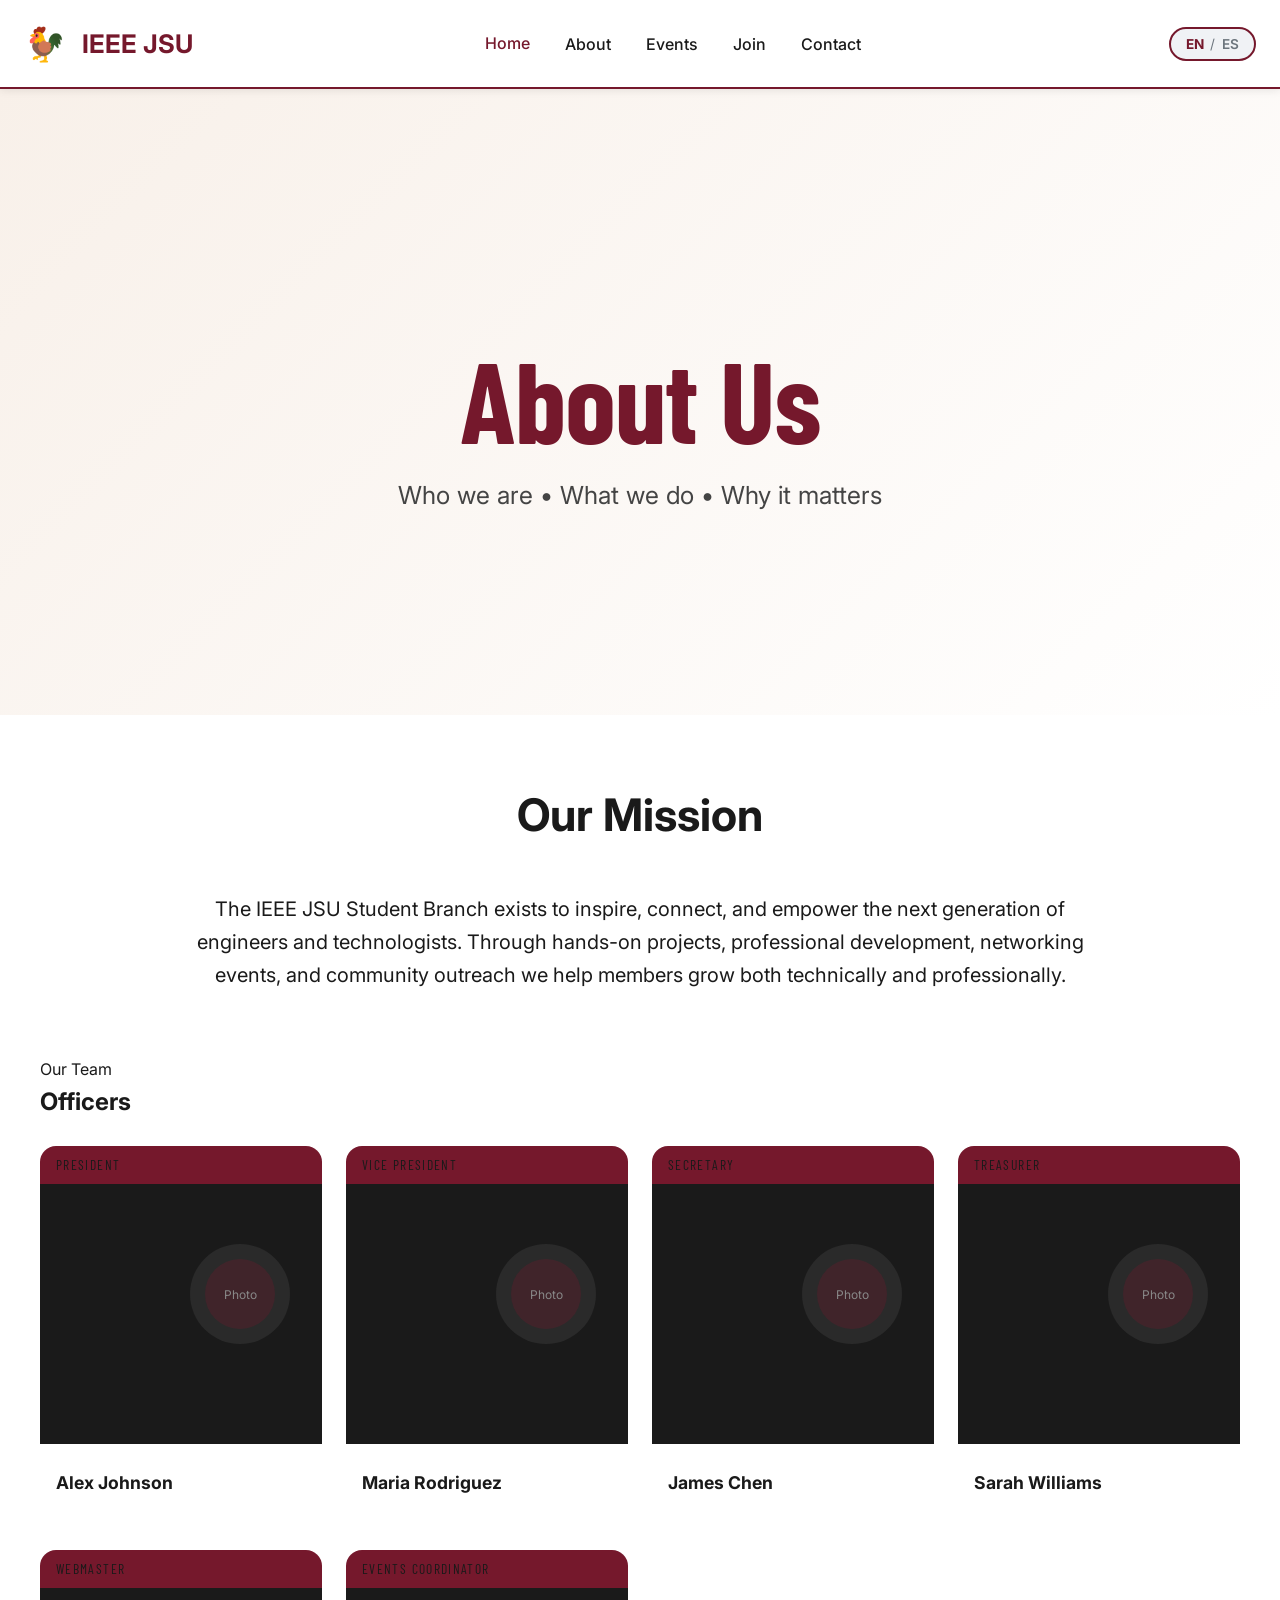
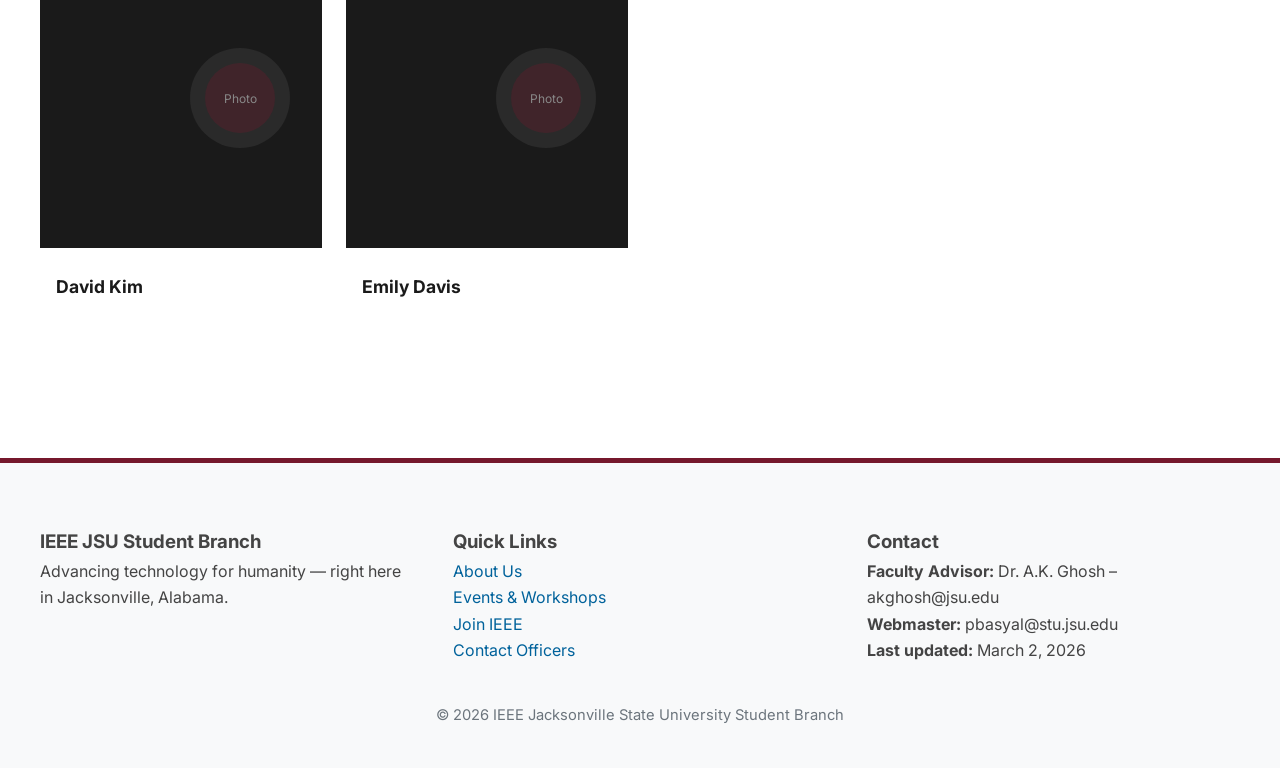
==== about.html @ 8127554e "added the en|es toggle for all the pages" ====
<!DOCTYPE html>
<html lang="en">
<head>
  <meta charset="UTF-8" />
  <meta name="viewport" content="width=device-width, initial-scale=1.0"/>
  <title>About – IEEE JSU Student Branch</title>
  <link rel="stylesheet" href="styles.css"/>
  <link rel="stylesheet" href="https://cdnjs.cloudflare.com/ajax/libs/font-awesome/6.5.1/css/all.min.css" integrity="sha512-DTOQO9RWCH3ppGqcWaEA1BIZOC6xxalwEsw9c2QQeAIftl+Vegovlnee1c9QX4TctnWMn13TZye+giMm8e2LwA==" crossorigin="anonymous" referrerpolicy="no-referrer" />
  <link href="https://fonts.googleapis.com/css2?family=Barlow+Condensed:wght@700&family=Inter:wght@400;500;600;700&display=swap" rel="stylesheet">
</head>
<body>

<!-- Same navbar as index.html -->
 <nav class="navbar">
  <div class="nav-container">
    <a href="index.html" class="brand">
      <span class="gamecock">🐓</span> IEEE JSU
    </a>

    <div class="menu-toggle"><i class="fas fa-bars"></i></div>

    <div class="nav-links">
      <a href="index.html" class="active" data-i18n="nav.home">Home</a>
      <a href="about.html" data-i18n="nav.about">About</a>
      <a href="events.html" data-i18n="nav.events">Events</a>
      <a href="members.html" data-i18n="nav.join">Join</a>
      <a href="contact.html" data-i18n="nav.contact">Contact</a>
    </div>

    <button class="lang-toggle" id="lang-toggle" aria-label="Toggle language">
      <span class="lang-option active" data-lang="en">EN</span>
      <span class="lang-divider">/</span>
      <span class="lang-option" data-lang="es">ES</span>
    </button>
  </div>
</nav>

<!-- Page header -->
<section class="page-header">
  <div class="hero-content">
    <h1 data-i18n="about.title">About Us</h1>
    <p class="subtitle" data-i18n="about.subtitle">Who we are • What we do • Why it matters</p>
  </div>
</section>

<main style="padding: var(--space-xl) var(--space-lg); max-width:1400px; margin:0 auto;">

  <section style="margin-bottom: var(--space-xl);">
    <h2 style="font-size:2.8rem; text-align:center; margin-bottom:var(--space-lg);" data-i18n="about.mission">Our Mission</h2>
    <p style="font-size:1.25rem; max-width:900px; margin:0 auto; text-align:center;" data-i18n="about.missionText">
      The IEEE JSU Student Branch exists to inspire, connect, and empower the next generation of engineers and technologists.
      Through hands-on projects, professional development, networking events, and community outreach we help members grow both technically and professionally.
    </p>
  </section>

  <!-- Leadership – flip cards example -->
<section id="officers" class="officers">
      <div class="container">
        <div class="section-header fade-up">
          <span class="section-label" data-i18n="about.teamLabel">Our Team</span>
          <h2 class="section-title" data-i18n="about.officers">Officers</h2>
        </div>
        <div class="officers__grid">

          <!-- Officer 1 â€” President -->
          <div class="officer-card stagger-child">
            <div class="officer-card__inner">
              <div class="officer-card__front">
                <div class="officer-card__position-bar">President</div>
                <svg width="400" height="260" viewBox="0 0 400 260" xmlns="http://www.w3.org/2000/svg" aria-label="Alex Johnson photo placeholder">
                  <rect width="400" height="260" fill="#1A1A1A"/>
                  <circle cx="200" cy="110" r="50" fill="#2a2a2a"/>
                  <circle cx="200" cy="110" r="35" fill="#75182C" opacity="0.3"/>
                  <text x="200" y="115" text-anchor="middle" font-family="Inter" font-size="12" fill="#888">Photo</text>
                </svg>
                <div class="officer-card__name-block">
                  <h4>Alex Johnson</h4>
                </div>
              </div>
              <div class="officer-card__back">
                <h4>Alex Johnson</h4>
                <p class="officer-card__role">President</p>
                <p class="officer-card__major">Electrical Engineering, Senior</p>
                <div class="officer-card__links">
                  <a href="mailto:ajohnson@jsu.edu" aria-label="Email"><i class="fas fa-envelope"></i></a>
                  <a href="https://linkedin.com/in/" target="_blank" rel="noopener noreferrer" aria-label="LinkedIn"><i class="fab fa-linkedin"></i></a>
                </div>
              </div>
            </div>
          </div>

          <!-- Officer 2 â€” Vice President -->
          <div class="officer-card stagger-child">
            <div class="officer-card__inner">
              <div class="officer-card__front">
                <div class="officer-card__position-bar">Vice President</div>
                <svg width="400" height="260" viewBox="0 0 400 260" xmlns="http://www.w3.org/2000/svg" aria-label="Maria Rodriguez photo placeholder">
                  <rect width="400" height="260" fill="#1A1A1A"/>
                  <circle cx="200" cy="110" r="50" fill="#2a2a2a"/>
                  <circle cx="200" cy="110" r="35" fill="#75182C" opacity="0.3"/>
                  <text x="200" y="115" text-anchor="middle" font-family="Inter" font-size="12" fill="#888">Photo</text>
                </svg>
                <div class="officer-card__name-block">
                  <h4>Maria Rodriguez</h4>
                </div>
              </div>
              <div class="officer-card__back">
                <h4>Maria Rodriguez</h4>
                <p class="officer-card__role">Vice President</p>
                <p class="officer-card__major">Computer Science, Junior</p>
                <div class="officer-card__links">
                  <a href="mailto:mrodriguez@jsu.edu" aria-label="Email"><i class="fas fa-envelope"></i></a>
                  <a href="https://linkedin.com/in/" target="_blank" rel="noopener noreferrer" aria-label="LinkedIn"><i class="fab fa-linkedin"></i></a>
                </div>
              </div>
            </div>
          </div>

          <!-- Officer 3 â€” Secretary -->
          <div class="officer-card stagger-child">
            <div class="officer-card__inner">
              <div class="officer-card__front">
                <div class="officer-card__position-bar">Secretary</div>
                <svg width="400" height="260" viewBox="0 0 400 260" xmlns="http://www.w3.org/2000/svg" aria-label="James Chen photo placeholder">
                  <rect width="400" height="260" fill="#1A1A1A"/>
                  <circle cx="200" cy="110" r="50" fill="#2a2a2a"/>
                  <circle cx="200" cy="110" r="35" fill="#75182C" opacity="0.3"/>
                  <text x="200" y="115" text-anchor="middle" font-family="Inter" font-size="12" fill="#888">Photo</text>
                </svg>
                <div class="officer-card__name-block">
                  <h4>James Chen</h4>
                </div>
              </div>
              <div class="officer-card__back">
                <h4>James Chen</h4>
                <p class="officer-card__role">Secretary</p>
                <p class="officer-card__major">Computer Engineering, Sophomore</p>
                <div class="officer-card__links">
                  <a href="mailto:jchen@jsu.edu" aria-label="Email"><i class="fas fa-envelope"></i></a>
                  <a href="https://linkedin.com/in/" target="_blank" rel="noopener noreferrer" aria-label="LinkedIn"><i class="fab fa-linkedin"></i></a>
                </div>
              </div>
            </div>
          </div>

          <!-- Officer 4 â€” Treasurer -->
          <div class="officer-card stagger-child">
            <div class="officer-card__inner">
              <div class="officer-card__front">
                <div class="officer-card__position-bar">Treasurer</div>
                <svg width="400" height="260" viewBox="0 0 400 260" xmlns="http://www.w3.org/2000/svg" aria-label="Sarah Williams photo placeholder">
                  <rect width="400" height="260" fill="#1A1A1A"/>
                  <circle cx="200" cy="110" r="50" fill="#2a2a2a"/>
                  <circle cx="200" cy="110" r="35" fill="#75182C" opacity="0.3"/>
                  <text x="200" y="115" text-anchor="middle" font-family="Inter" font-size="12" fill="#888">Photo</text>
                </svg>
                <div class="officer-card__name-block">
                  <h4>Sarah Williams</h4>
                </div>
              </div>
              <div class="officer-card__back">
                <h4>Sarah Williams</h4>
                <p class="officer-card__role">Treasurer</p>
                <p class="officer-card__major">Electrical Engineering, Junior</p>
                <div class="officer-card__links">
                  <a href="mailto:swilliams@jsu.edu" aria-label="Email"><i class="fas fa-envelope"></i></a>
                  <a href="https://linkedin.com/in/" target="_blank" rel="noopener noreferrer" aria-label="LinkedIn"><i class="fab fa-linkedin"></i></a>
                </div>
              </div>
            </div>
          </div>

          <!-- Officer 5 â€” Webmaster -->
          <div class="officer-card stagger-child">
            <div class="officer-card__inner">
              <div class="officer-card__front">
                <div class="officer-card__position-bar">Webmaster</div>
                <svg width="400" height="260" viewBox="0 0 400 260" xmlns="http://www.w3.org/2000/svg" aria-label="David Kim photo placeholder">
                  <rect width="400" height="260" fill="#1A1A1A"/>
                  <circle cx="200" cy="110" r="50" fill="#2a2a2a"/>
                  <circle cx="200" cy="110" r="35" fill="#75182C" opacity="0.3"/>
                  <text x="200" y="115" text-anchor="middle" font-family="Inter" font-size="12" fill="#888">Photo</text>
                </svg>
                <div class="officer-card__name-block">
                  <h4>David Kim</h4>
                </div>
              </div>
              <div class="officer-card__back">
                <h4>David Kim</h4>
                <p class="officer-card__role">Webmaster</p>
                <p class="officer-card__major">Software Engineering, Senior</p>
                <div class="officer-card__links">
                  <a href="mailto:dkim@jsu.edu" aria-label="Email"><i class="fas fa-envelope"></i></a>
                  <a href="https://linkedin.com/in/" target="_blank" rel="noopener noreferrer" aria-label="LinkedIn"><i class="fab fa-linkedin"></i></a>
                </div>
              </div>
            </div>
          </div>

          <!-- Officer 6 â€” Events Coordinator -->
          <div class="officer-card stagger-child">
            <div class="officer-card__inner">
              <div class="officer-card__front">
                <div class="officer-card__position-bar">Events Coordinator</div>
                <svg width="400" height="260" viewBox="0 0 400 260" xmlns="http://www.w3.org/2000/svg" aria-label="Emily Davis photo placeholder">
                  <rect width="400" height="260" fill="#1A1A1A"/>
                  <circle cx="200" cy="110" r="50" fill="#2a2a2a"/>
                  <circle cx="200" cy="110" r="35" fill="#75182C" opacity="0.3"/>
                  <text x="200" y="115" text-anchor="middle" font-family="Inter" font-size="12" fill="#888">Photo</text>
                </svg>
                <div class="officer-card__name-block">
                  <h4>Emily Davis</h4>
                </div>
              </div>
              <div class="officer-card__back">
                <h4>Emily Davis</h4>
                <p class="officer-card__role">Events Coordinator</p>
                <p class="officer-card__major">Mechanical Engineering, Junior</p>
                <div class="officer-card__links">
                  <a href="mailto:edavis@jsu.edu" aria-label="Email"><i class="fas fa-envelope"></i></a>
                  <a href="https://linkedin.com/in/" target="_blank" rel="noopener noreferrer" aria-label="LinkedIn"><i class="fab fa-linkedin"></i></a>
                </div>
              </div>
            </div>
          </div>

        </div>
      </div>
    </section>

</main>

<!-- Same footer as index.html -->
 <footer>
  <div class="footer-grid">
    <div>
      <h3 data-i18n="footer.branch">IEEE JSU Student Branch</h3>
      <p data-i18n="footer.tagline">Advancing technology for humanity — right here in Jacksonville, Alabama.</p>
    </div>

    <div>
      <h3 data-i18n="footer.links">Quick Links</h3>
      <ul style="list-style:none; padding:0;">
        <li><a href="about.html" data-i18n="footer.about">About Us</a></li>
        <li><a href="events.html" data-i18n="footer.events">Events & Workshops</a></li>
        <li><a href="members.html" data-i18n="footer.join">Join IEEE</a></li>
        <li><a href="contact.html" data-i18n="footer.contact">Contact Officers</a></li>
      </ul>
    </div>

    <div>
      <h3 data-i18n="footer.contactTitle">Contact</h3>
      <p><strong data-i18n="footer.advisor">Faculty Advisor:</strong> Dr. A.K. Ghosh – akghosh@jsu.edu</p>
      <p><strong data-i18n="footer.webmaster">Webmaster:</strong> pbasyal@stu.jsu.edu</p>
      <p><strong data-i18n="footer.updated">Last updated:</strong> March 2, 2026</p>
    </div>
  </div>

  <div class="last-updated" data-i18n="footer.copyright">
    © 2026 IEEE Jacksonville State University Student Branch
  </div>
</footer>

<script src="script.js"></script>
</body>
</html>
---- styles.css ----
:root {
  --jsu-maroon:     #75182C;
  --jsu-gold:       #C9A84C;
  --ieee-blue:      #00629B;
  --ieee-blue-dark: #004a75;

  /* Light theme */
  --bg-primary:     #ffffff;
  --bg-secondary:   #f8f9fa;
  --bg-surface:     #ffffff;
  --bg-raised:      #f0f2f5;

  /* Text */
  --text-primary:   #1a1a1a;
  --text-secondary: #444444;
  --text-muted:     #6c757d;
  --text-light:     #ffffff;

  /* Borders & shadows */
  --border-light:   #e0e0e0;
  --shadow-sm:      0 2px 8px rgba(0,0,0,0.08);
  --shadow-md:      0 6px 20px rgba(0,0,0,0.10);

  /* Spacing & radius */
  --radius-sm:      6px;
  --radius-md:      10px;
  --radius-lg:      16px;
  --transition:     240ms ease;

  --space-xs:       0.5rem;
  --space-sm:       1rem;
  --space-md:       1.5rem;
  --space-lg:       2.5rem;
  --space-xl:       4rem;
}

@import url('https://fonts.googleapis.com/css2?family=Barlow+Condensed:wght@600;700&family=Inter:wght@400;500;600;700&display=swap');

* {
  box-sizing: border-box;
  margin: 0;
  padding: 0;
}

html {
  scroll-behavior: smooth;
}

body {
  font-family: 'Inter', system-ui, -apple-system, sans-serif;
  background: var(--bg-primary);
  color: var(--text-primary);
  line-height: 1.65;
  min-height: 100vh;
  padding-top: 85px;
}

/* ────────────────────────────────────────────────
   Navbar
───────────────────────────────────────────────── */

.navbar {
  position: fixed;
  top: 0;
  left: 0;
  right: 0;
  z-index: 1000;
  background: rgba(255,255,255,0.96);
  backdrop-filter: blur(12px);
  border-bottom: 2px solid var(--jsu-maroon);
  box-shadow: var(--shadow-sm);
  transition: all var(--transition);
}

.navbar.scrolled {
  box-shadow: var(--shadow-md);
}

.nav-container {
  max-width: 1300px;
  margin: 0 auto;
  padding: var(--space-sm) var(--space-md);
  display: flex;
  justify-content: space-between;
  align-items: center;
}

.brand {
  display: flex;
  align-items: center;
  gap: var(--space-sm);
  text-decoration: none;
  color: var(--jsu-maroon);
  font-weight: 700;
  font-size: 1.6rem;
}

.brand .gamecock {
  font-size: 2.1rem;
}

.nav-links {
  display: flex;
  gap: 2.2rem;
}

.nav-links a {
  color: var(--text-primary);
  text-decoration: none;
  font-weight: 500;
  transition: color var(--transition), transform var(--transition);
}

.nav-links a:hover,
.nav-links a.active {
  color: var(--jsu-maroon);
  transform: translateY(-1px);
}

/* Mobile toggle */
.menu-toggle {
  display: none;
  font-size: 1.8rem;
  cursor: pointer;
  color: var(--jsu-maroon);
}

@media (max-width: 992px) {
  .nav-links {
    display: none;
    flex-direction: column;
    position: absolute;
    top: 100%;
    left: 0;
    right: 0;
    background: white;
    padding: var(--space-lg);
    box-shadow: var(--shadow-md);
  }
  .nav-links.active {
    display: flex;
  }
  .menu-toggle {
    display: block;
  }
}

/* ────────────────────────────────────────────────
   Announcement Banner
───────────────────────────────────────────────── */

.announcement-banner {
  background: linear-gradient(135deg, var(--jsu-maroon), #9a2440);
  color: white;
  padding: 0.7rem 0;
  text-align: center;
  font-weight: 500;
  position: relative;
  z-index: 999;
}

.announcement-text {
  transition: opacity 0.6s ease;
}

.banner-close {
  position: absolute;
  right: 1.2rem;
  top: 50%;
  transform: translateY(-50%);
  background: none;
  border: none;
  color: white;
  font-size: 1.4rem;
  cursor: pointer;
  opacity: 0.8;
}

.banner-close:hover { opacity: 1; }

.announcement-banner.hidden { display: none; }

/* ────────────────────────────────────────────────
   Hero / Page Header
───────────────────────────────────────────────── */

.hero,
.page-header {
  min-height: 70vh;
  background: linear-gradient(135deg, #f8f0e9 0%, #ffffff 100%);
  display: flex;
  padding-top: 100px;
  align-items: center;
  position: relative;
  overflow: hidden;
}

.hero::before,
.page-header::before {
  content: "";
  position: absolute;
  inset: 0;
  background: url("/assets/jsu-computer-science-students-win-awards-at-confer_198loHt.webp");
  opacity: 0.7;
}

.hero-content {
  position: relative;
  z-index: 2;
  text-align: center;
  max-width: 960px;
  margin: 0 auto;
  padding: var(--space-lg);
}

.hero h1,
.page-header h1 {
  font-family: 'Barlow Condensed', sans-serif;
  font-size: clamp(3.8rem, 9vw, 8.5rem);
  color: var(--jsu-maroon);
  margin-bottom: var(--space-md);
  line-height: 0.92;
  letter-spacing: -1px;
}

.hero .subtitle,
.page-header .subtitle {
  font-size: 1.55rem;
  max-width: 760px;
  margin: 0 auto var(--space-lg);
  color: var(--text-secondary);
}

/* ────────────────────────────────────────────────
   Cards
───────────────────────────────────────────────── */

.card-hover {
  background: white;
  border-radius: var(--radius-lg);
  overflow: hidden;
  box-shadow: var(--shadow-sm);
  transition: all 0.32s ease;
}

.card-hover:hover {
  transform: translateY(-10px);
  box-shadow: var(--shadow-md);
}

.card-flip {
  perspective: 1200px;
  height: 420px;
}

.card-flip-inner {
  position: relative;
  width: 100%;
  height: 100%;
  transition: transform 0.8s cubic-bezier(0.4,0,0.2,1);
  transform-style: preserve-3d;
}

.card-flip:hover .card-flip-inner {
  transform: rotateY(180deg);
}

.card-face {
  position: absolute;
  inset: 0;
  backface-visibility: hidden;
  border-radius: var(--radius-lg);
  overflow: hidden;
}

.card-back {
  transform: rotateY(180deg);
  background: white;
  display: flex;
  flex-direction: column;
  justify-content: center;
  padding: var(--space-lg);
  text-align: center;
  border: 1px solid var(--border-light);
}

/* ────────────────────────────────────────────────
   Buttons
───────────────────────────────────────────────── */

.btn {
  display: inline-flex;
  align-items: center;
  gap: var(--space-sm);
  padding: 0.95rem 2rem;
  border-radius: var(--radius-md);
  font-weight: 600;
  text-decoration: none;
  transition: all var(--transition);
  cursor: pointer;
  border: none;
}

.btn-primary {
  background: var(--jsu-maroon);
  color: white;
}

.btn-primary:hover {
  background: #5c1323;
  transform: translateY(-2px);
}

.btn-outline {
  border: 2px solid var(--jsu-maroon);
  color: var(--jsu-maroon);
  background: transparent;
}

.btn-outline:hover {
  background: var(--jsu-maroon);
  color: white;
}

.btn-gold {
  background: var(--jsu-gold);
  color: #1a1a1a;
}

.btn-gold:hover {
  background: #b38e3a;
}

/* ────────────────────────────────────────────────
   Quick Stats Section
───────────────────────────────────────────────── */

.stats-section .stat-item {
  padding: 1.5rem;
}

.stat-number {
  font-family: 'Barlow Condensed', sans-serif;
  font-size: 4.5rem;
  font-weight: 700;
  color: var(--jsu-maroon);
  line-height: 1;
  margin-bottom: 0.5rem;
  opacity: 0;
  transform: translateY(20px);
  transition: all 0.8s ease;
}

.stat-item.visible .stat-number {
  opacity: 1;
  transform: translateY(0);
}

.stat-label {
  font-size: 1.15rem;
  color: var(--text-secondary);
  margin: 0;
}

/* ────────────────────────────────────────────────
   Footer
───────────────────────────────────────────────── */

footer {
  background: #f8f9fa;
  border-top: 5px solid var(--jsu-maroon);
  padding: var(--space-xl) var(--space-lg) var(--space-lg);
  margin-top: var(--space-xl);
  color: var(--text-secondary);
}

.footer-grid {
  display: grid;
  grid-template-columns: repeat(auto-fit, minmax(260px, 1fr));
  gap: var(--space-lg);
  max-width: 1400px;
  margin: 0 auto;
}

footer a {
  color: var(--ieee-blue);
  text-decoration: none;
}

footer a:hover {
  color: var(--jsu-maroon);
  text-decoration: underline;
}

.last-updated {
  text-align: center;
  margin-top: var(--space-lg);
  color: var(--text-muted);
  font-size: 0.92rem;
}

/* ── Officers Section (Flip Cards) ─────────────────────────── */
.officers { background: var(--surface); }

.officers__grid {
  display: grid;
  grid-template-columns: repeat(auto-fill, minmax(240px, 1fr));
  gap: var(--space-md);
  margin-top: var(--space-md);
}

.officer-card { perspective: 1000px; height: 380px; cursor: pointer; }

.officer-card__inner {
  position: relative;
  width: 100%; height: 100%;
  transform-style: preserve-3d;
  transition: transform 0.6s cubic-bezier(0.4, 0, 0.2, 1);
}

.officer-card:hover .officer-card__inner,
.officer-card:focus-within .officer-card__inner,
.officer-card.flipped .officer-card__inner {
  transform: rotateY(180deg);
}

.officer-card__front,
.officer-card__back {
  position: absolute;
  inset: 0;
  backface-visibility: hidden;
  border-radius: var(--radius-lg);
  overflow: hidden;
}

.officer-card__front {
  background: var(--surface-raised);
  border: 1px solid var(--surface-border);
}

.officer-card__position-bar {
  background: var(--jsu-maroon);
  color: var(--jsu-white);
  font-family: 'Barlow Condensed', sans-serif;
  font-size: 0.85rem;
  letter-spacing: 0.1em;
  text-transform: uppercase;
  padding: 0.5rem var(--space-sm);
}

.officer-card__front img {
  width: 100%;
  height: 260px;
  object-fit: cover;
  border-radius: 0;
}

.officer-card__name-block {
  padding: var(--space-sm);
}

.officer-card__name-block h4 {
  font-size: 1.1rem;
  color: var(--text-primary);
}

.officer-card__back {
  background: var(--jsu-maroon);
  transform: rotateY(180deg);
  display: flex;
  flex-direction: column;
  align-items: center;
  justify-content: center;
  gap: var(--space-xs);
  padding: var(--space-md);
  text-align: center;
}

.officer-card__back h4 { color: var(--jsu-white); font-size: 1.3rem; }
.officer-card__role { color: var(--jsu-gold); font-weight: 600; }
.officer-card__major { color: rgba(255, 255, 255, 0.7); font-size: 0.9rem; }

.officer-card__links {
  display: flex;
  gap: var(--space-sm);
  margin-top: var(--space-sm);
}

.officer-card__links a {
  color: var(--jsu-white);
  font-size: 1.4rem;
  transition: color var(--transition-base);
}

.officer-card__links a:hover { color: var(--jsu-gold); }


/* ────────────────────────────────────────────────
   Responsive adjustments
───────────────────────────────────────────────── */

@media (max-width: 992px) {
  .hero h1 { font-size: 5rem; }
  .hero .subtitle { font-size: 1.4rem; }
}

@media (max-width: 768px) {
  .hero, .page-header { min-height: 60vh; }
  .hero h1 { font-size: 4.2rem; }
  .nav-container { padding: var(--space-sm); }
}

/* ────────────────────────────────────────────────
   Language Toggle
───────────────────────────────────────────────── */

.lang-toggle {
  display: flex;
  align-items: center;
  gap: 0.15rem;
  background: var(--bg-raised);
  border: 2px solid var(--jsu-maroon);
  border-radius: 50px;
  padding: 0.35rem 0.7rem;
  cursor: pointer;
  font-family: 'Inter', sans-serif;
  font-size: 0.85rem;
  font-weight: 600;
  transition: all var(--transition);
  flex-shrink: 0;
  margin-left: 1rem;
}

.lang-toggle:hover {
  background: var(--jsu-maroon);
}

.lang-toggle:hover .lang-option,
.lang-toggle:hover .lang-divider {
  color: white;
}

.lang-option {
  color: var(--text-muted);
  transition: color var(--transition);
  padding: 0.1rem 0.25rem;
  border-radius: 3px;
}

.lang-option.active {
  color: var(--jsu-maroon);
  font-weight: 700;
}

.lang-toggle:hover .lang-option.active {
  color: var(--jsu-gold);
}

.lang-divider {
  color: var(--text-muted);
  font-weight: 400;
  user-select: none;
}

@media (max-width: 992px) {
  .lang-toggle {
    position: absolute;
    right: 3.5rem;
    top: 50%;
    transform: translateY(-50%);
  }
}
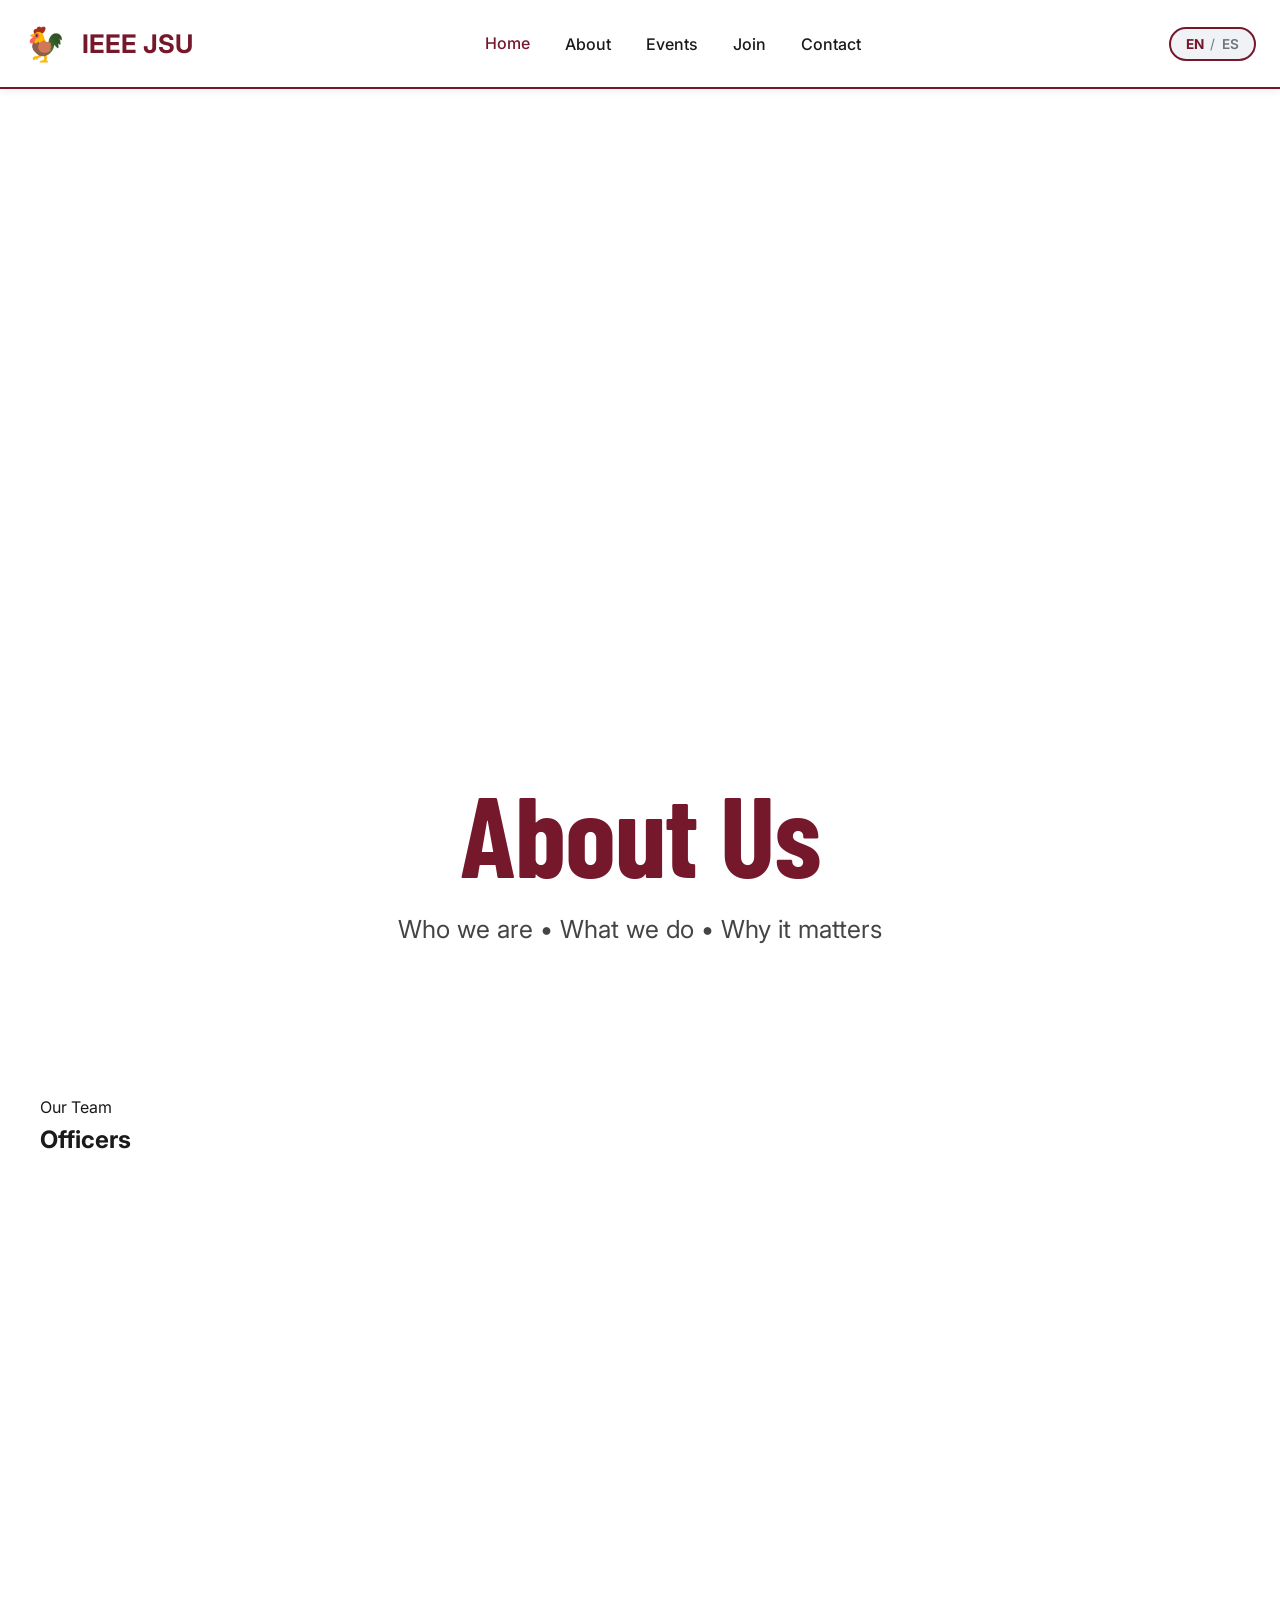
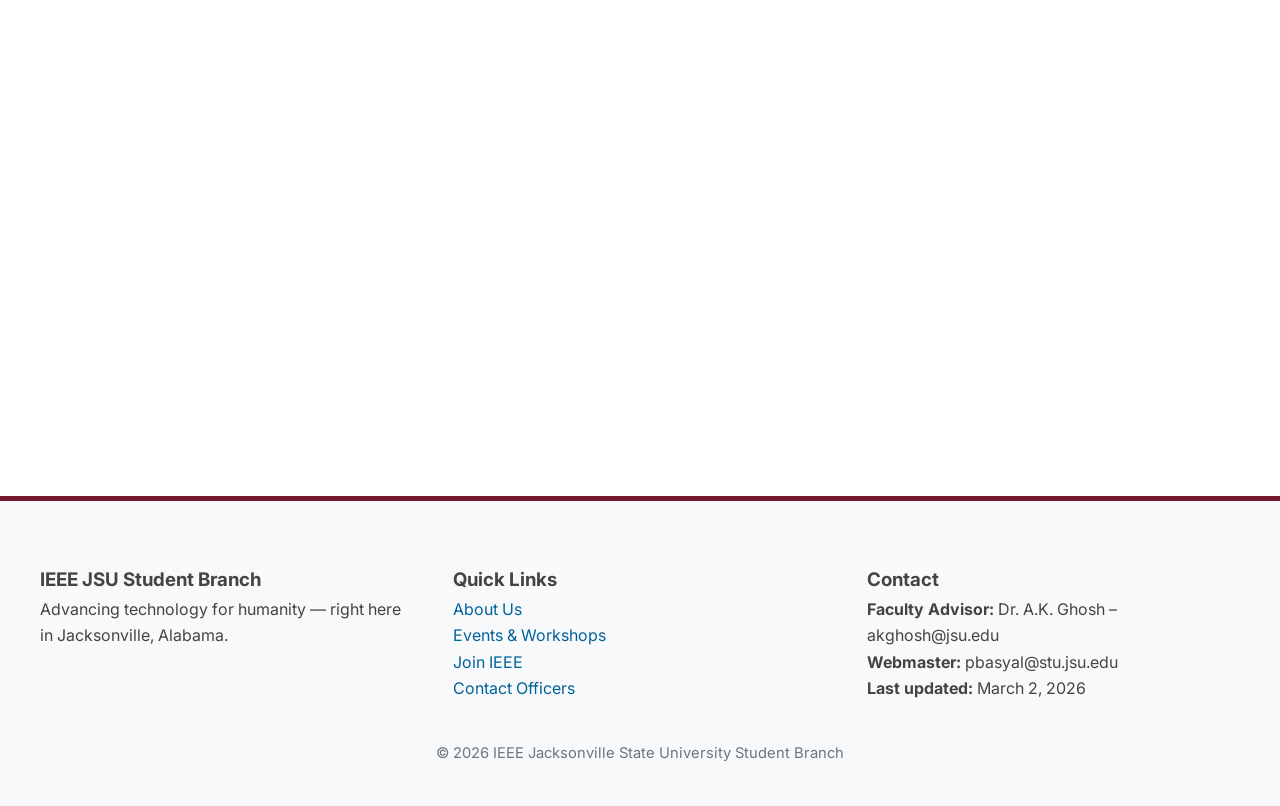
==== commit 30b05ebe: "home page info" ====
--- a/about.html
+++ b/about.html
@@ -37,6 +37,7 @@
 
 <!-- Page header -->
 <section class="page-header">
+  <div class="page-header-banner"></div>
   <div class="hero-content">
     <h1 data-i18n="about.title">About Us</h1>
     <p class="subtitle" data-i18n="about.subtitle">Who we are • What we do • Why it matters</p>
@@ -44,14 +45,6 @@
 </section>
 
 <main style="padding: var(--space-xl) var(--space-lg); max-width:1400px; margin:0 auto;">
-
-  <section style="margin-bottom: var(--space-xl);">
-    <h2 style="font-size:2.8rem; text-align:center; margin-bottom:var(--space-lg);" data-i18n="about.mission">Our Mission</h2>
-    <p style="font-size:1.25rem; max-width:900px; margin:0 auto; text-align:center;" data-i18n="about.missionText">
-      The IEEE JSU Student Branch exists to inspire, connect, and empower the next generation of engineers and technologists.
-      Through hands-on projects, professional development, networking events, and community outreach we help members grow both technically and professionally.
-    </p>
-  </section>
 
   <!-- Leadership – flip cards example -->
 <section id="officers" class="officers">
@@ -83,7 +76,7 @@
                 <p class="officer-card__major">Electrical Engineering, Senior</p>
                 <div class="officer-card__links">
                   <a href="mailto:ajohnson@jsu.edu" aria-label="Email"><i class="fas fa-envelope"></i></a>
-                  <a href="https://linkedin.com/in/" target="_blank" rel="noopener noreferrer" aria-label="LinkedIn"><i class="fab fa-linkedin"></i></a>
+                  <a href="https://www.linkedin.com/company/ieee-jsu" target="_blank" rel="noopener noreferrer" aria-label="LinkedIn"><i class="fab fa-linkedin"></i></a>
                 </div>
               </div>
             </div>
@@ -110,7 +103,7 @@
                 <p class="officer-card__major">Computer Science, Junior</p>
                 <div class="officer-card__links">
                   <a href="mailto:mrodriguez@jsu.edu" aria-label="Email"><i class="fas fa-envelope"></i></a>
-                  <a href="https://linkedin.com/in/" target="_blank" rel="noopener noreferrer" aria-label="LinkedIn"><i class="fab fa-linkedin"></i></a>
+                  <a href="https://www.linkedin.com/company/ieee-jsu" target="_blank" rel="noopener noreferrer" aria-label="LinkedIn"><i class="fab fa-linkedin"></i></a>
                 </div>
               </div>
             </div>
@@ -137,7 +130,7 @@
                 <p class="officer-card__major">Computer Engineering, Sophomore</p>
                 <div class="officer-card__links">
                   <a href="mailto:jchen@jsu.edu" aria-label="Email"><i class="fas fa-envelope"></i></a>
-                  <a href="https://linkedin.com/in/" target="_blank" rel="noopener noreferrer" aria-label="LinkedIn"><i class="fab fa-linkedin"></i></a>
+                  <a href="https://www.linkedin.com/company/ieee-jsu" target="_blank" rel="noopener noreferrer" aria-label="LinkedIn"><i class="fab fa-linkedin"></i></a>
                 </div>
               </div>
             </div>
@@ -164,7 +157,7 @@
                 <p class="officer-card__major">Electrical Engineering, Junior</p>
                 <div class="officer-card__links">
                   <a href="mailto:swilliams@jsu.edu" aria-label="Email"><i class="fas fa-envelope"></i></a>
-                  <a href="https://linkedin.com/in/" target="_blank" rel="noopener noreferrer" aria-label="LinkedIn"><i class="fab fa-linkedin"></i></a>
+                  <a href="https://www.linkedin.com/company/ieee-jsu" target="_blank" rel="noopener noreferrer" aria-label="LinkedIn"><i class="fab fa-linkedin"></i></a>
                 </div>
               </div>
             </div>
@@ -191,7 +184,7 @@
                 <p class="officer-card__major">Software Engineering, Senior</p>
                 <div class="officer-card__links">
                   <a href="mailto:dkim@jsu.edu" aria-label="Email"><i class="fas fa-envelope"></i></a>
-                  <a href="https://linkedin.com/in/" target="_blank" rel="noopener noreferrer" aria-label="LinkedIn"><i class="fab fa-linkedin"></i></a>
+                  <a href="https://www.linkedin.com/company/ieee-jsu" target="_blank" rel="noopener noreferrer" aria-label="LinkedIn"><i class="fab fa-linkedin"></i></a>
                 </div>
               </div>
             </div>
@@ -218,7 +211,7 @@
                 <p class="officer-card__major">Mechanical Engineering, Junior</p>
                 <div class="officer-card__links">
                   <a href="mailto:edavis@jsu.edu" aria-label="Email"><i class="fas fa-envelope"></i></a>
-                  <a href="https://linkedin.com/in/" target="_blank" rel="noopener noreferrer" aria-label="LinkedIn"><i class="fab fa-linkedin"></i></a>
+                  <a href="https://www.linkedin.com/company/ieee-jsu" target="_blank" rel="noopener noreferrer" aria-label="LinkedIn"><i class="fab fa-linkedin"></i></a>
                 </div>
               </div>
             </div>
--- a/styles.css
+++ b/styles.css
@@ -187,22 +187,17 @@
 
 .hero,
 .page-header {
-  min-height: 70vh;
-  background: linear-gradient(135deg, #f8f0e9 0%, #ffffff 100%);
-  display: flex;
-  padding-top: 100px;
-  align-items: center;
   position: relative;
   overflow: hidden;
 }
 
-.hero::before,
-.page-header::before {
-  content: "";
-  position: absolute;
-  inset: 0;
+.hero-banner,
+.page-header-banner {
+  width: 100%;
+  min-height: 70vh;
   background: url("/assets/jsu-computer-science-students-win-awards-at-confer_198loHt.webp");
-  opacity: 0.7;
+  background-size: cover;
+  background-position: center;
 }
 
 .hero-content {
@@ -211,7 +206,8 @@
   text-align: center;
   max-width: 960px;
   margin: 0 auto;
-  padding: var(--space-lg);
+  padding: var(--space-xl) var(--space-lg) var(--space-lg);
+  background: var(--bg-primary);
 }
 
 .hero h1,
@@ -230,6 +226,73 @@
   max-width: 760px;
   margin: 0 auto var(--space-lg);
   color: var(--text-secondary);
+}
+
+/* ────────────────────────────────────────────────
+   About Feature Section (dark)
+───────────────────────────────────────────────── */
+
+.about-feature {
+  background: var(--jsu-maroon);
+  color: #fff;
+  padding: var(--space-xl) var(--space-lg);
+}
+
+.about-feature__inner {
+  max-width: 1300px;
+  margin: 0 auto;
+  display: grid;
+  grid-template-columns: 1fr 1fr;
+  gap: var(--space-xl);
+  align-items: center;
+}
+
+.about-feature__label {
+  display: block;
+  font-size: 0.85rem;
+  font-weight: 700;
+  letter-spacing: 0.15em;
+  text-transform: uppercase;
+  color: var(--jsu-gold);
+  margin-bottom: var(--space-sm);
+}
+
+.about-feature__heading {
+  font-family: 'Barlow Condensed', sans-serif;
+  font-size: clamp(2.4rem, 5vw, 3.6rem);
+  color: #fff;
+  margin-bottom: var(--space-md);
+  line-height: 1.1;
+}
+
+.about-feature__text p {
+  font-size: 1.1rem;
+  line-height: 1.75;
+  margin-bottom: var(--space-md);
+  color: rgba(255, 255, 255, 0.85);
+}
+
+.about-feature__image {
+  border-radius: var(--radius-lg);
+  overflow: hidden;
+  border: 2px solid rgba(255, 255, 255, 0.2);
+  box-shadow: 0 10px 40px rgba(0, 0, 0, 0.3);
+}
+
+.about-feature__image img {
+  width: 100%;
+  height: 100%;
+  object-fit: cover;
+  display: block;
+}
+
+@media (max-width: 768px) {
+  .about-feature__inner {
+    grid-template-columns: 1fr;
+  }
+  .about-feature__image {
+    order: -1;
+  }
 }
 
 /* ────────────────────────────────────────────────
@@ -506,7 +569,7 @@
 }
 
 @media (max-width: 768px) {
-  .hero, .page-header { min-height: 60vh; }
+  .hero-banner, .page-header-banner { min-height: 60vh; }
   .hero h1 { font-size: 4.2rem; }
   .nav-container { padding: var(--space-sm); }
 }
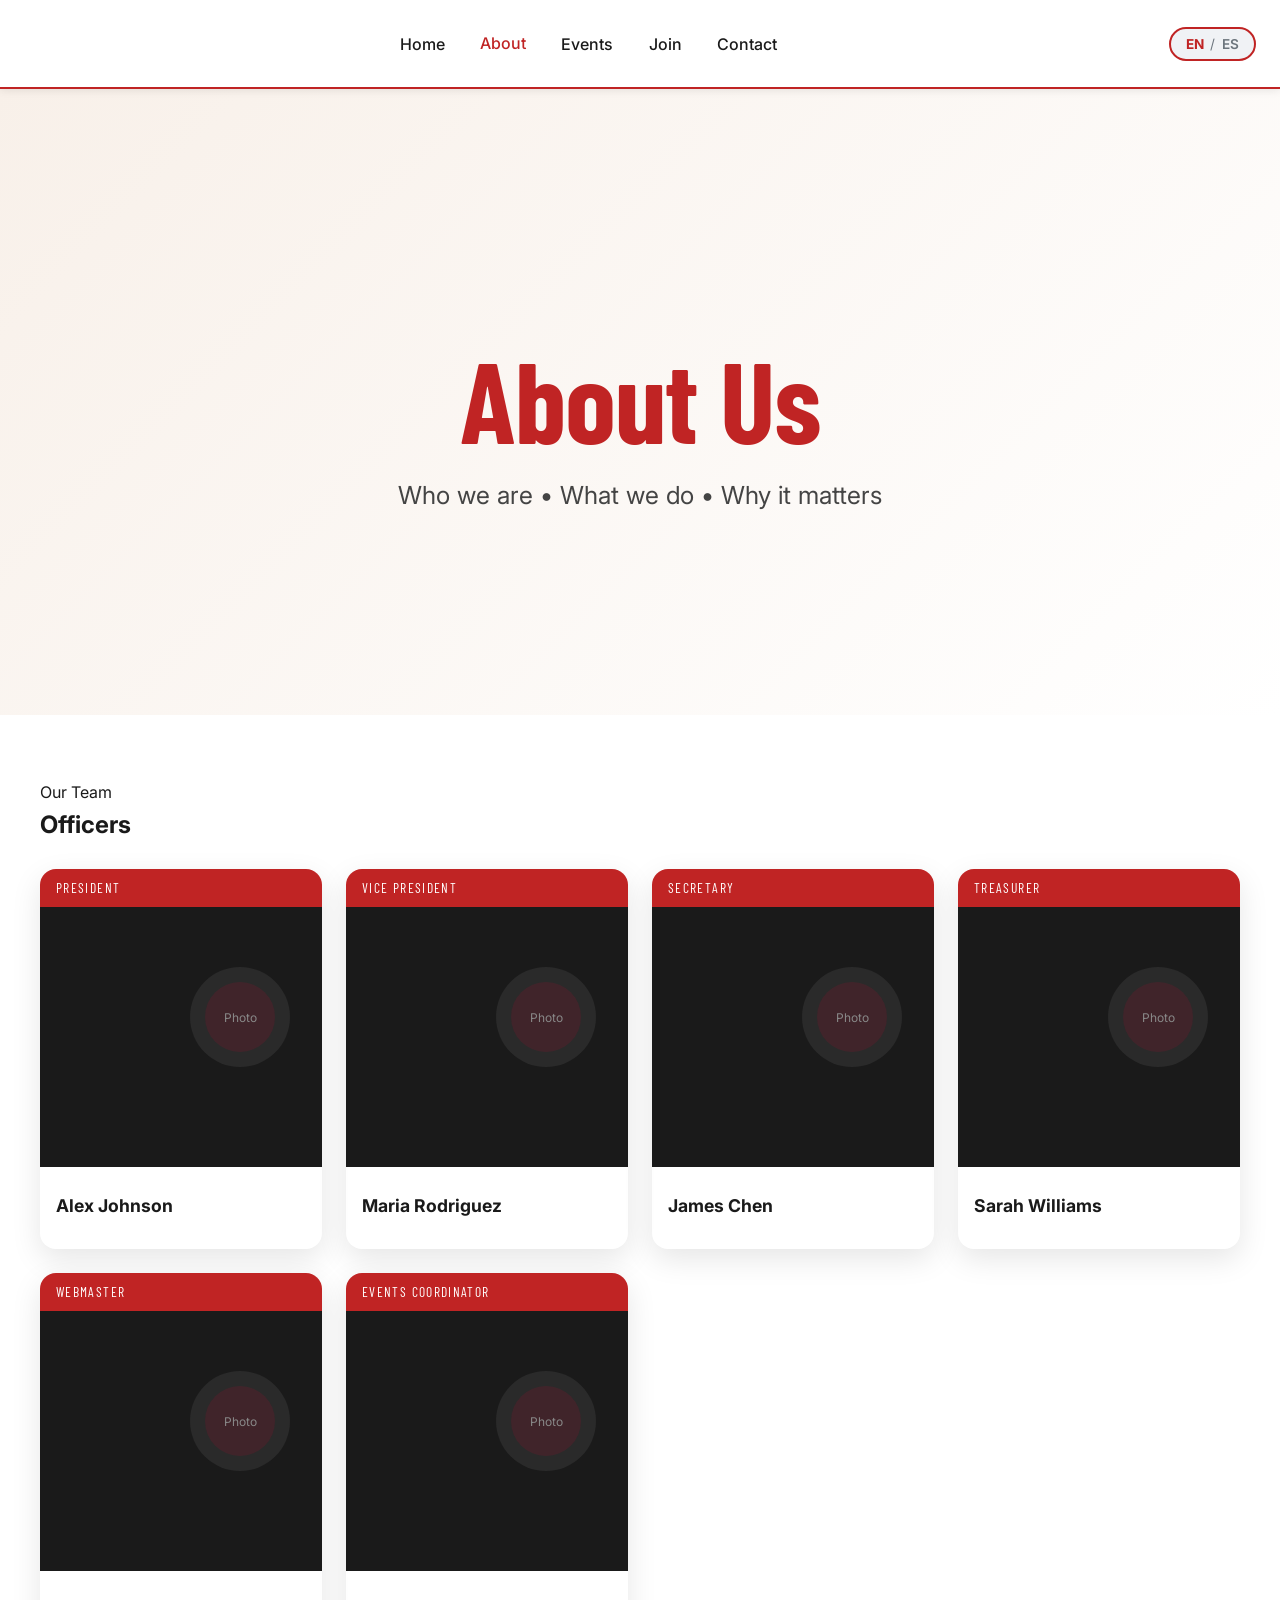
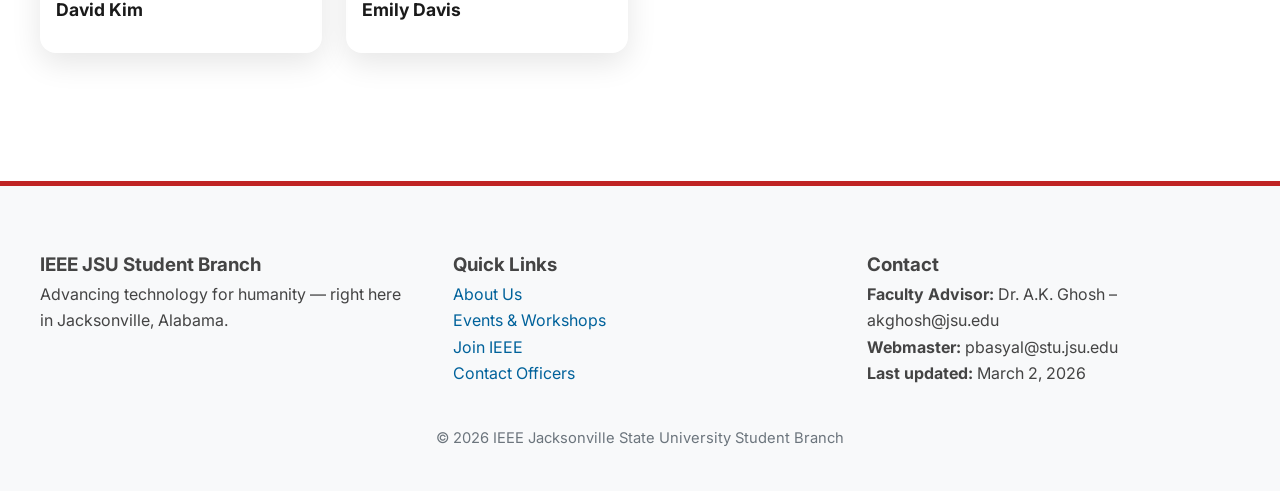
==== commit c7053f80: "Changed Branch history color, rearranged homepage" ====
--- a/about.html
+++ b/about.html
@@ -10,18 +10,18 @@
 </head>
 <body>
 
-<!-- Same navbar as index.html -->
+<!-- Navbar -->
  <nav class="navbar">
   <div class="nav-container">
     <a href="index.html" class="brand">
-      <span class="gamecock">🐓</span> IEEE JSU
+      <span class="gamecock"><img height="45vh" src="assets/logo-nnn.png" alt=""></span>
     </a>
 
     <div class="menu-toggle"><i class="fas fa-bars"></i></div>
 
     <div class="nav-links">
-      <a href="index.html" class="active" data-i18n="nav.home">Home</a>
-      <a href="about.html" data-i18n="nav.about">About</a>
+      <a href="index.html" data-i18n="nav.home">Home</a>
+      <a href="about.html" class="active" data-i18n="nav.about">About</a>
       <a href="events.html" data-i18n="nav.events">Events</a>
       <a href="members.html" data-i18n="nav.join">Join</a>
       <a href="contact.html" data-i18n="nav.contact">Contact</a>
@@ -223,7 +223,7 @@
 
 </main>
 
-<!-- Same footer as index.html -->
+<!-- Footer -->
  <footer>
   <div class="footer-grid">
     <div>
--- a/styles.css
+++ b/styles.css
@@ -1,6 +1,6 @@
 
 :root {
-  --jsu-maroon:     #75182C;
+  --jsu-maroon:     #c02424;    /* Before --- #751818 */
   --jsu-gold:       #C9A84C;
   --ieee-blue:      #00629B;
   --ieee-blue-dark: #004a75;
@@ -185,19 +185,25 @@
    Hero / Page Header
 ───────────────────────────────────────────────── */
 
+
 .hero,
 .page-header {
+  min-height: 70vh;
+  background: linear-gradient(135deg, #f8f0e9 0%, #ffffff 100%);
+  display: flex;
+  padding-top: 100px;
+  align-items: center;
   position: relative;
   overflow: hidden;
 }
 
-.hero-banner,
-.page-header-banner {
-  width: 100%;
-  min-height: 70vh;
+.hero::before,
+.page-header::before {
+  content: "";
+  position: absolute;
+  inset: 0;
   background: url("/assets/jsu-computer-science-students-win-awards-at-confer_198loHt.webp");
-  background-size: cover;
-  background-position: center;
+  opacity: 0.7;
 }
 
 .hero-content {
@@ -206,8 +212,7 @@
   text-align: center;
   max-width: 960px;
   margin: 0 auto;
-  padding: var(--space-xl) var(--space-lg) var(--space-lg);
-  background: var(--bg-primary);
+  padding: var(--space-lg);
 }
 
 .hero h1,
@@ -292,6 +297,199 @@
   }
   .about-feature__image {
     order: -1;
+  }
+}
+
+/* ────────────────────────────────────────────────
+   Events Page – White / Red / Gold
+───────────────────────────────────────────────── */
+
+.ev-section {
+  background: #ffffff;
+  padding: var(--space-xl) var(--space-lg) var(--space-xl);
+  min-height: 60vh;
+}
+
+.ev-container {
+  max-width: 1200px;
+  margin: 0 auto;
+}
+
+.ev-label {
+  display: block;
+  font-size: 0.85rem;
+  font-weight: 600;
+  letter-spacing: 0.15em;
+  color: var(--jsu-gold);
+  margin-bottom: 0.5rem;
+}
+
+.ev-heading {
+  font-family: 'Barlow Condensed', sans-serif;
+  font-size: clamp(2.5rem, 5vw, 3.5rem);
+  color: var(--jsu-maroon);
+  font-style: italic;
+  margin-bottom: var(--space-lg);
+}
+
+/* Tabs */
+.ev-tabs {
+  display: flex;
+  gap: 0.5rem;
+  margin-bottom: var(--space-xl);
+  flex-wrap: wrap;
+}
+
+.ev-tab {
+  background: transparent;
+  border: 2px solid transparent;
+  color: var(--text-muted);
+  font-family: 'Inter', sans-serif;
+  font-size: 0.9rem;
+  font-weight: 600;
+  letter-spacing: 0.08em;
+  padding: 0.6rem 1.8rem;
+  border-radius: 30px;
+  cursor: pointer;
+  transition: all var(--transition);
+}
+
+.ev-tab:hover {
+  color: var(--jsu-maroon);
+}
+
+.ev-tab.active {
+  background: var(--jsu-maroon);
+  border-color: var(--jsu-maroon);
+  color: #fff;
+}
+
+/* Tab content */
+.ev-tab-content {
+  display: none;
+}
+
+.ev-tab-content.active {
+  display: block;
+}
+
+/* Cards grid */
+.ev-grid {
+  display: grid;
+  grid-template-columns: repeat(auto-fit, minmax(300px, 1fr));
+  gap: var(--space-lg);
+}
+
+/* Individual card */
+.ev-card {
+  display: flex;
+  flex-direction: column;
+  background: #fff;
+  border-radius: var(--radius-lg);
+  box-shadow: var(--shadow-sm);
+  overflow: hidden;
+  transition: transform 0.3s ease, box-shadow 0.3s ease;
+}
+
+.ev-card:hover {
+  transform: translateY(-6px);
+  box-shadow: var(--shadow-md);
+}
+
+.ev-card__preview {
+  background: linear-gradient(135deg, var(--jsu-maroon), #9a2035);
+  border-radius: var(--radius-lg) var(--radius-lg) 0 0;
+  padding: 1.5rem;
+  position: relative;
+  min-height: 160px;
+  display: flex;
+  flex-direction: column;
+  justify-content: flex-end;
+}
+
+/* Date badge */
+.ev-date-badge {
+  position: absolute;
+  top: 1rem;
+  left: 1rem;
+  background: rgba(255,255,255,0.15);
+  border: 2px solid var(--jsu-gold);
+  border-radius: var(--radius-sm);
+  padding: 0.35rem 0.6rem;
+  text-align: center;
+  line-height: 1;
+}
+
+.ev-month {
+  display: block;
+  font-size: 0.65rem;
+  font-weight: 700;
+  letter-spacing: 0.1em;
+  color: var(--jsu-gold);
+}
+
+.ev-day {
+  display: block;
+  font-size: 1.4rem;
+  font-weight: 700;
+  color: #fff;
+  margin-top: 2px;
+}
+
+.ev-card__title {
+  font-family: 'Barlow Condensed', sans-serif;
+  font-size: 1.25rem;
+  color: var(--jsu-gold);
+  font-weight: 600;
+  margin-bottom: 0.25rem;
+}
+
+.ev-card__location {
+  font-size: 0.88rem;
+  color: rgba(255,255,255,0.75);
+}
+
+/* Details below preview */
+.ev-card__details {
+  padding: 1.25rem 1.5rem;
+}
+
+.ev-card__details h3 {
+  font-size: 1.15rem;
+  color: var(--text-primary);
+  margin-bottom: 0.4rem;
+}
+
+.ev-card__place {
+  font-size: 0.9rem;
+  color: var(--jsu-gold);
+  margin-bottom: 0.75rem;
+}
+
+.ev-card__place i {
+  margin-right: 0.35rem;
+}
+
+.ev-card__desc {
+  font-size: 0.95rem;
+  color: var(--text-secondary);
+  line-height: 1.6;
+  margin-bottom: 1.25rem;
+}
+
+.ev-btn {
+  font-size: 0.85rem;
+  font-weight: 700;
+  letter-spacing: 0.08em;
+  padding: 0.75rem 1.6rem;
+}
+
+@media (max-width: 768px) {
+  .ev-grid {
+    grid-template-columns: 1fr;
+  }
+  .ev-tabs {
+    justify-content: center;
   }
 }
 
@@ -463,7 +661,9 @@
   font-size: 0.92rem;
 }
 
-/* ── Officers Section (Flip Cards) ─────────────────────────── */
+/* ────────────────────────────────────────────────
+  Officers Section (Flip Cards) 
+───────────────────────────────────────────────── */
 .officers { background: var(--surface); }
 
 .officers__grid {
@@ -473,7 +673,13 @@
   margin-top: var(--space-md);
 }
 
-.officer-card { perspective: 1000px; height: 380px; cursor: pointer; }
+.officer-card {
+  perspective: 1000px;
+  height: 380px; 
+  cursor: pointer;
+  box-shadow:0 10px 30px rgba(0,0,0,0.1);
+  border-radius: var(--radius-lg);;
+}
 
 .officer-card__inner {
   position: relative;
@@ -504,7 +710,7 @@
 
 .officer-card__position-bar {
   background: var(--jsu-maroon);
-  color: var(--jsu-white);
+  color: var(--text-light);
   font-family: 'Barlow Condensed', sans-serif;
   font-size: 0.85rem;
   letter-spacing: 0.1em;
@@ -633,4 +839,207 @@
     top: 50%;
     transform: translateY(-50%);
   }
+}
+
+/* ────────────────────────────────────────────────
+   Branch History Timeline
+───────────────────────────────────────────────── */
+
+.timeline-section {
+  background: var(--bg-primary);
+  padding: var(--space-xl) var(--space-lg);
+  text-align: center;
+}
+
+.timeline-heading {
+  font-family: 'Barlow Condensed', sans-serif;
+  font-size: clamp(2rem, 4vw, 3rem);
+  color: #000000;
+  margin-bottom: var(--space-xl);
+  font-weight: bold;
+}
+
+.timeline {
+  position: relative;
+  max-width: 700px;
+  margin: 0 auto;
+  padding-left: 40px;
+  text-align: left;
+}
+
+/* Vertical line */
+.timeline::before {
+  content: '';
+  position: absolute;
+  left: 12px;
+  top: 0;
+  bottom: 0;
+  width: 3px;
+  background: var(--jsu-maroon);;
+  border-radius: 2px;
+}
+
+.timeline-item {
+  position: relative;
+  margin-bottom: 2.5rem;
+  padding-left: 1.5rem;
+}
+
+.timeline-item:last-child {
+  margin-bottom: 0;
+}
+
+/* Dot on the line */
+.timeline-dot {
+  position: absolute;
+  left: -34px;
+  top: 4px;
+  width: 16px;
+  height: 16px;
+  border-radius: 50%;
+  background: var(--jsu-maroon);
+  border: 3px solid var(--jsu-gold);
+  z-index: 2;
+}
+
+.timeline-year {
+  font-family: 'Barlow Condensed', sans-serif;
+  font-size: 1.6rem;
+  font-weight: 700;
+  color: #000000;
+  margin-bottom: 0.25rem;
+}
+
+.timeline-content p {
+  color: #b0b0b0;
+  font-size: 1rem;
+  line-height: 1.6;
+}
+
+@media (max-width: 768px) {
+  .timeline {
+    padding-left: 30px;
+  }
+  .timeline::before {
+    left: 8px;
+  }
+  .timeline-dot {
+    left: -27px;
+    width: 13px;
+    height: 13px;
+  }
+  .timeline-year {
+    font-size: 1.3rem;
+  }
+}
+
+/* ────────────────────────────────────────────────
+   Image Gallery / Carousel
+───────────────────────────────────────────────── */
+
+.gallery-section {
+  padding: var(--space-xl) var(--space-lg);
+  background: var(--bg-primary);
+  text-align: center;
+}
+
+.gallery-title {
+  font-family: 'Barlow Condensed', sans-serif;
+  font-size: clamp(2rem, 4vw, 3rem);
+  color: var(--jsu-maroon);
+  margin-bottom: var(--space-lg);
+}
+
+.gallery-carousel {
+  position: relative;
+  max-width: 900px;
+  margin: 0 auto;
+  overflow: hidden;
+  border-radius: var(--radius-lg);
+  box-shadow: var(--shadow-md);
+}
+
+.gallery-track {
+  display: flex;
+  transition: transform 0.5s cubic-bezier(0.4, 0, 0.2, 1);
+  will-change: transform;
+}
+
+.gallery-slide {
+  min-width: 100%;
+  flex-shrink: 0;
+}
+
+.gallery-slide img {
+  width: 100%;
+  height: 480px;
+  object-fit: cover;
+  display: block;
+}
+
+/* Arrows */
+.gallery-arrow {
+  position: absolute;
+  top: 50%;
+  transform: translateY(-50%);
+  background: rgba(117, 24, 44, 0.8);
+  color: white;
+  border: none;
+  width: 44px;
+  height: 44px;
+  border-radius: 50%;
+  font-size: 1.1rem;
+  cursor: pointer;
+  transition: background var(--transition);
+  z-index: 5;
+  display: flex;
+  align-items: center;
+  justify-content: center;
+}
+
+.gallery-arrow:hover {
+  background: var(--jsu-maroon);
+}
+
+.gallery-prev { left: 1rem; }
+.gallery-next { right: 1rem; }
+
+/* Dots */
+.gallery-dots {
+  position: absolute;
+  bottom: 1rem;
+  left: 50%;
+  transform: translateX(-50%);
+  display: flex;
+  gap: 0.5rem;
+  z-index: 5;
+}
+
+.gallery-dot {
+  width: 12px;
+  height: 12px;
+  border-radius: 50%;
+  border: 2px solid white;
+  background: transparent;
+  cursor: pointer;
+  transition: background var(--transition);
+  padding: 0;
+}
+
+.gallery-dot.active {
+  background: var(--jsu-gold);
+  border-color: var(--jsu-gold);
+}
+
+@media (max-width: 768px) {
+  .gallery-slide img {
+    height: 280px;
+  }
+  .gallery-arrow {
+    width: 36px;
+    height: 36px;
+    font-size: 0.9rem;
+  }
+  .gallery-prev { left: 0.5rem; }
+  .gallery-next { right: 0.5rem; }
 }
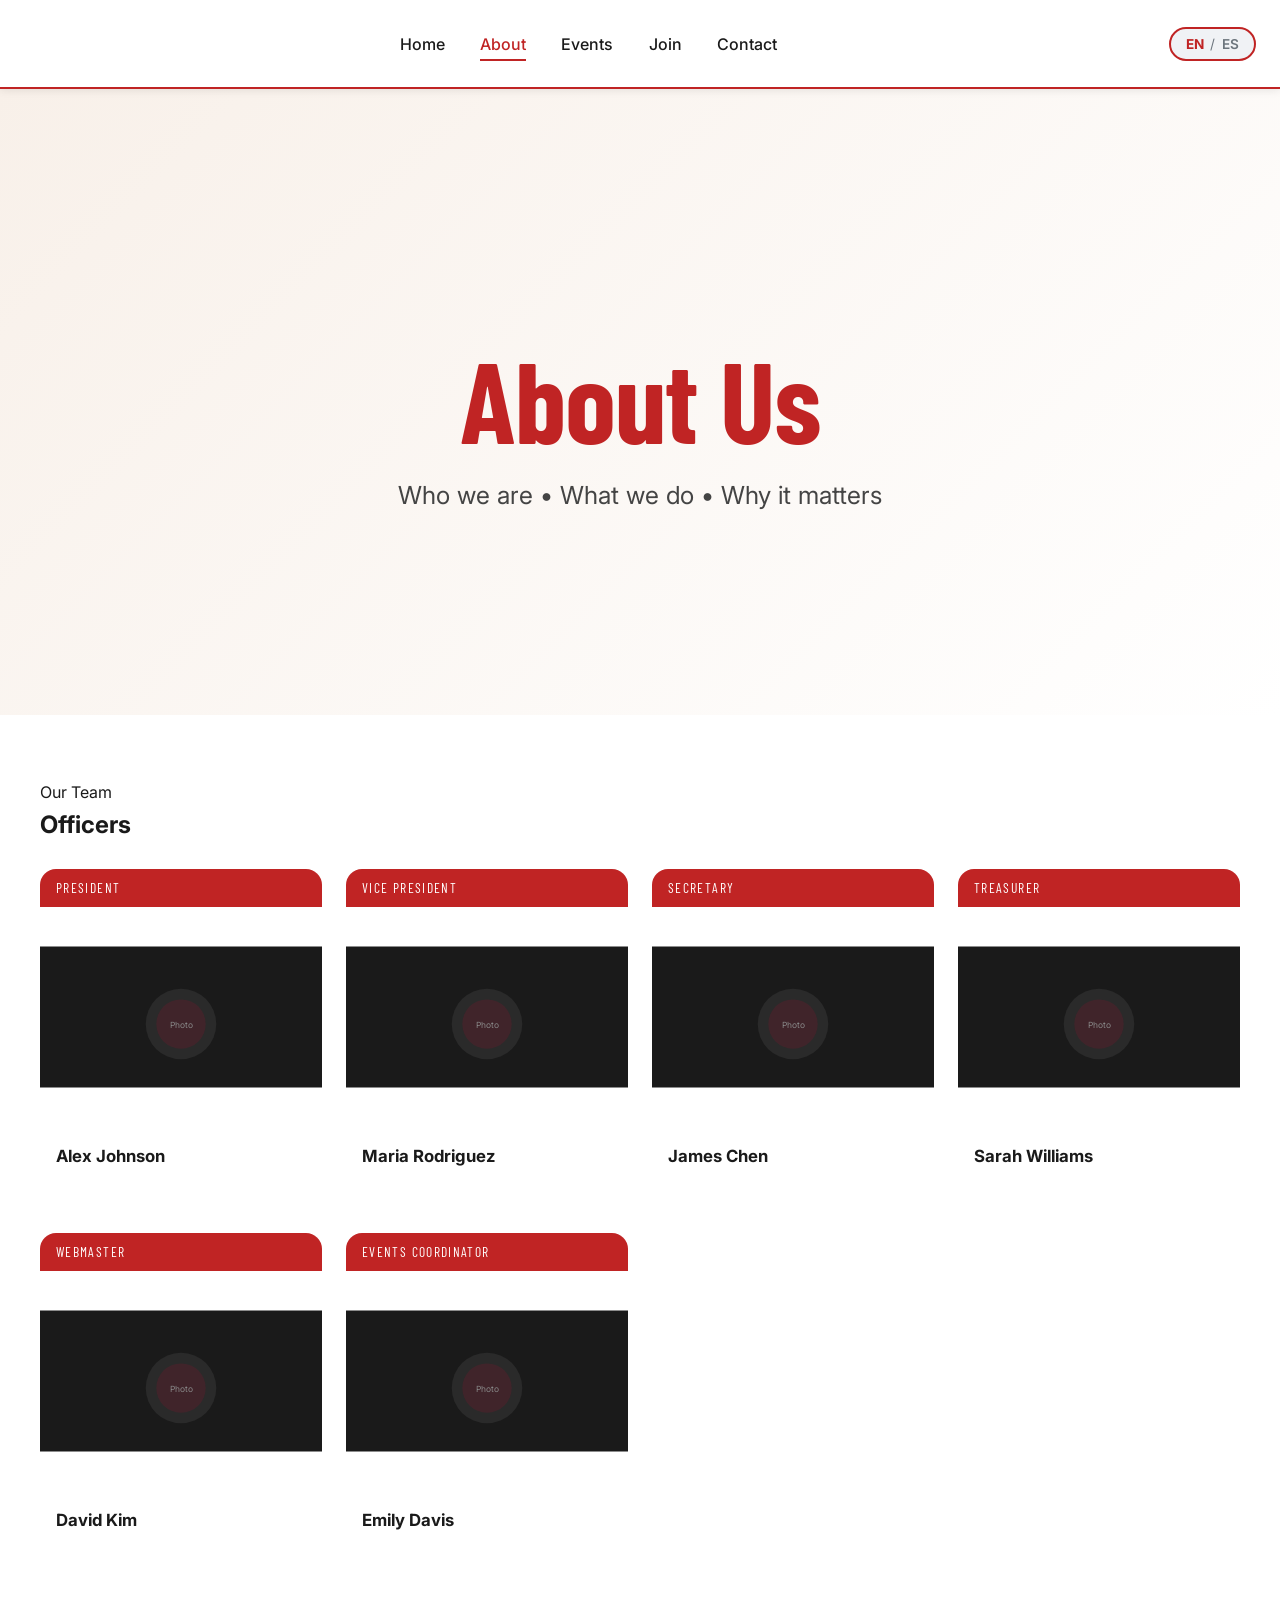
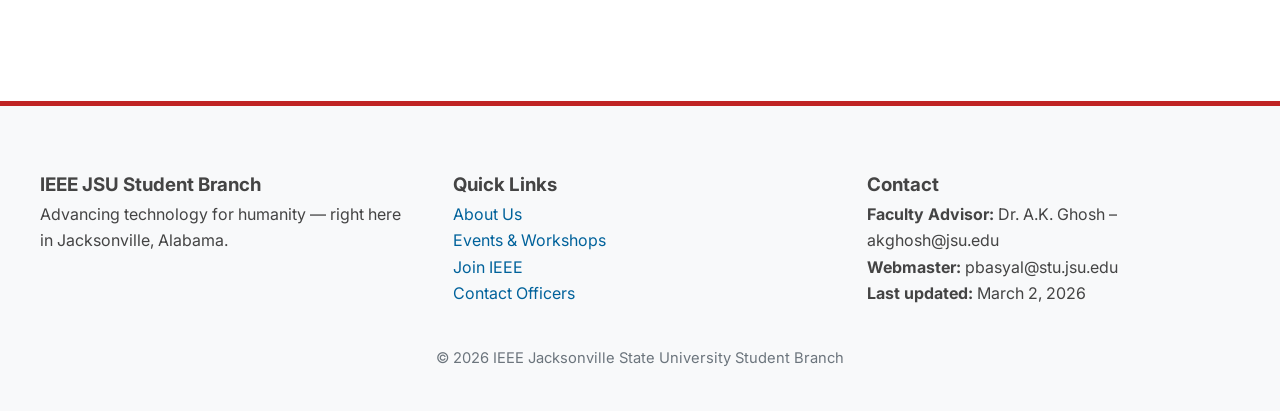
==== commit 1bef5691: "added animations" ====
--- a/about.html
+++ b/about.html
@@ -17,7 +17,9 @@
       <span class="gamecock"><img height="45vh" src="assets/logo-nnn.png" alt=""></span>
     </a>
 
-    <div class="menu-toggle"><i class="fas fa-bars"></i></div>
+    <button class="hamburger" aria-label="Toggle menu">
+      <span></span><span></span><span></span>
+    </button>
 
     <div class="nav-links">
       <a href="index.html" data-i18n="nav.home">Home</a>
@@ -38,13 +40,13 @@
 <!-- Page header -->
 <section class="page-header">
   <div class="page-header-banner"></div>
-  <div class="hero-content">
+  <div class="hero-content fade-up">
     <h1 data-i18n="about.title">About Us</h1>
     <p class="subtitle" data-i18n="about.subtitle">Who we are • What we do • Why it matters</p>
   </div>
 </section>
 
-<main style="padding: var(--space-xl) var(--space-lg); max-width:1400px; margin:0 auto;">
+<main class="about-main">
 
   <!-- Leadership – flip cards example -->
 <section id="officers" class="officers">
@@ -53,15 +55,15 @@
           <span class="section-label" data-i18n="about.teamLabel">Our Team</span>
           <h2 class="section-title" data-i18n="about.officers">Officers</h2>
         </div>
-        <div class="officers__grid">
+        <div class="officers__grid stagger-parent">
 
           <!-- Officer 1 â€” President -->
           <div class="officer-card stagger-child">
             <div class="officer-card__inner">
               <div class="officer-card__front">
                 <div class="officer-card__position-bar">President</div>
-                <svg width="400" height="260" viewBox="0 0 400 260" xmlns="http://www.w3.org/2000/svg" aria-label="Alex Johnson photo placeholder">
-                  <rect width="400" height="260" fill="#1A1A1A"/>
+                <svg width="400" height="200" viewBox="0 0 400 200" xmlns="http://www.w3.org/2000/svg" aria-label="Alex Johnson photo placeholder">
+                  <rect width="400" height="200" fill="#1A1A1A"/>
                   <circle cx="200" cy="110" r="50" fill="#2a2a2a"/>
                   <circle cx="200" cy="110" r="35" fill="#75182C" opacity="0.3"/>
                   <text x="200" y="115" text-anchor="middle" font-family="Inter" font-size="12" fill="#888">Photo</text>
@@ -87,8 +89,8 @@
             <div class="officer-card__inner">
               <div class="officer-card__front">
                 <div class="officer-card__position-bar">Vice President</div>
-                <svg width="400" height="260" viewBox="0 0 400 260" xmlns="http://www.w3.org/2000/svg" aria-label="Maria Rodriguez photo placeholder">
-                  <rect width="400" height="260" fill="#1A1A1A"/>
+                <svg width="400" height="200" viewBox="0 0 400 200" xmlns="http://www.w3.org/2000/svg" aria-label="Maria Rodriguez photo placeholder">
+                  <rect width="400" height="200" fill="#1A1A1A"/>
                   <circle cx="200" cy="110" r="50" fill="#2a2a2a"/>
                   <circle cx="200" cy="110" r="35" fill="#75182C" opacity="0.3"/>
                   <text x="200" y="115" text-anchor="middle" font-family="Inter" font-size="12" fill="#888">Photo</text>
@@ -114,8 +116,8 @@
             <div class="officer-card__inner">
               <div class="officer-card__front">
                 <div class="officer-card__position-bar">Secretary</div>
-                <svg width="400" height="260" viewBox="0 0 400 260" xmlns="http://www.w3.org/2000/svg" aria-label="James Chen photo placeholder">
-                  <rect width="400" height="260" fill="#1A1A1A"/>
+                <svg width="400" height="200" viewBox="0 0 400 200" xmlns="http://www.w3.org/2000/svg" aria-label="James Chen photo placeholder">
+                  <rect width="400" height="200" fill="#1A1A1A"/>
                   <circle cx="200" cy="110" r="50" fill="#2a2a2a"/>
                   <circle cx="200" cy="110" r="35" fill="#75182C" opacity="0.3"/>
                   <text x="200" y="115" text-anchor="middle" font-family="Inter" font-size="12" fill="#888">Photo</text>
@@ -141,8 +143,8 @@
             <div class="officer-card__inner">
               <div class="officer-card__front">
                 <div class="officer-card__position-bar">Treasurer</div>
-                <svg width="400" height="260" viewBox="0 0 400 260" xmlns="http://www.w3.org/2000/svg" aria-label="Sarah Williams photo placeholder">
-                  <rect width="400" height="260" fill="#1A1A1A"/>
+                <svg width="400" height="200" viewBox="0 0 400 200" xmlns="http://www.w3.org/2000/svg" aria-label="Sarah Williams photo placeholder">
+                  <rect width="400" height="200" fill="#1A1A1A"/>
                   <circle cx="200" cy="110" r="50" fill="#2a2a2a"/>
                   <circle cx="200" cy="110" r="35" fill="#75182C" opacity="0.3"/>
                   <text x="200" y="115" text-anchor="middle" font-family="Inter" font-size="12" fill="#888">Photo</text>
@@ -168,8 +170,8 @@
             <div class="officer-card__inner">
               <div class="officer-card__front">
                 <div class="officer-card__position-bar">Webmaster</div>
-                <svg width="400" height="260" viewBox="0 0 400 260" xmlns="http://www.w3.org/2000/svg" aria-label="David Kim photo placeholder">
-                  <rect width="400" height="260" fill="#1A1A1A"/>
+                <svg width="400" height="200" viewBox="0 0 400 200" xmlns="http://www.w3.org/2000/svg" aria-label="David Kim photo placeholder">
+                  <rect width="400" height="200" fill="#1A1A1A"/>
                   <circle cx="200" cy="110" r="50" fill="#2a2a2a"/>
                   <circle cx="200" cy="110" r="35" fill="#75182C" opacity="0.3"/>
                   <text x="200" y="115" text-anchor="middle" font-family="Inter" font-size="12" fill="#888">Photo</text>
@@ -195,8 +197,8 @@
             <div class="officer-card__inner">
               <div class="officer-card__front">
                 <div class="officer-card__position-bar">Events Coordinator</div>
-                <svg width="400" height="260" viewBox="0 0 400 260" xmlns="http://www.w3.org/2000/svg" aria-label="Emily Davis photo placeholder">
-                  <rect width="400" height="260" fill="#1A1A1A"/>
+                <svg width="400" height="200" viewBox="0 0 400 200" xmlns="http://www.w3.org/2000/svg" aria-label="Emily Davis photo placeholder">
+                  <rect width="400" height="200" fill="#1A1A1A"/>
                   <circle cx="200" cy="110" r="50" fill="#2a2a2a"/>
                   <circle cx="200" cy="110" r="35" fill="#75182C" opacity="0.3"/>
                   <text x="200" y="115" text-anchor="middle" font-family="Inter" font-size="12" fill="#888">Photo</text>
--- a/styles.css
+++ b/styles.css
@@ -21,12 +21,18 @@
   --border-light:   #e0e0e0;
   --shadow-sm:      0 2px 8px rgba(0,0,0,0.08);
   --shadow-md:      0 6px 20px rgba(0,0,0,0.10);
+  --shadow-maroon:  0 0 20px rgba(117,24,44,0.4);
 
   /* Spacing & radius */
   --radius-sm:      6px;
   --radius-md:      10px;
   --radius-lg:      16px;
-  --transition:     240ms ease;
+
+  /* Animation tokens */
+  --transition-fast: 150ms ease;
+  --transition-base: 280ms ease;
+  --transition-slow: 500ms ease;
+  --transition:      240ms ease;
 
   --space-xs:       0.5rem;
   --space-sm:       1rem;
@@ -45,6 +51,7 @@
 
 html {
   scroll-behavior: smooth;
+  overflow-x: hidden;
 }
 
 body {
@@ -54,6 +61,8 @@
   line-height: 1.65;
   min-height: 100vh;
   padding-top: 85px;
+  overflow-x: hidden;
+  width: 100%;
 }
 
 /* ────────────────────────────────────────────────
@@ -115,34 +124,59 @@
 .nav-links a:hover,
 .nav-links a.active {
   color: var(--jsu-maroon);
-  transform: translateY(-1px);
 }
 
 /* Mobile toggle */
-.menu-toggle {
+.hamburger {
   display: none;
-  font-size: 1.8rem;
+  flex-direction: column;
+  gap: 5px;
   cursor: pointer;
-  color: var(--jsu-maroon);
+  background: none;
+  border: none;
+  padding: 0.5rem;
+  z-index: 1001;
 }
 
 @media (max-width: 992px) {
   .nav-links {
-    display: none;
     flex-direction: column;
     position: absolute;
     top: 100%;
     left: 0;
     right: 0;
     background: white;
-    padding: var(--space-lg);
+    padding: 0 var(--space-md);
     box-shadow: var(--shadow-md);
+    gap: 0;
+    z-index: 999;
+    max-height: 0;
+    overflow: hidden;
+    opacity: 0;
+    transition: max-height 0.35s ease, opacity 0.25s ease, padding 0.35s ease;
+    display: flex;
+  }
+  .nav-links a {
+    padding: 0.75rem 0;
+    border-bottom: 1px solid var(--border-light);
+    font-size: 1.05rem;
+  }
+  .nav-links a:last-child {
+    border-bottom: none;
   }
   .nav-links.active {
+    max-height: 400px;
+    opacity: 1;
+    padding: var(--space-lg) var(--space-md);
+  }
+  .hamburger {
     display: flex;
-  }
-  .menu-toggle {
-    display: block;
+    order: 3;
+  }
+  .lang-toggle {
+    order: 2;
+    margin-left: auto;
+    margin-right: 0.75rem;
   }
 }
 
@@ -195,6 +229,8 @@
   align-items: center;
   position: relative;
   overflow: hidden;
+  width: 100%;
+  max-width: 100vw;
 }
 
 .hero::before,
@@ -202,7 +238,7 @@
   content: "";
   position: absolute;
   inset: 0;
-  background: url("/assets/jsu-computer-science-students-win-awards-at-confer_198loHt.webp");
+  background: url("/assets/jsu-computer-science-students-win-awards-at-confer_198loHt.webp") center / cover no-repeat;
   opacity: 0.7;
 }
 
@@ -234,6 +270,209 @@
 }
 
 /* ────────────────────────────────────────────────
+   Hero Buttons
+───────────────────────────────────────────────── */
+
+.hero-buttons {
+  margin-top: var(--space-lg);
+  display: flex;
+  gap: var(--space-md);
+  justify-content: center;
+  flex-wrap: wrap;
+}
+
+@media (max-width: 480px) {
+  .hero-buttons {
+    flex-direction: column;
+    align-items: center;
+  }
+  .hero-buttons .btn {
+    width: 100%;
+    max-width: 280px;
+    text-align: center;
+  }
+}
+
+/* ────────────────────────────────────────────────
+   Stats Grid
+───────────────────────────────────────────────── */
+
+.stats-section {
+  padding: 5rem var(--space-lg);
+  background: #f8f9fa;
+  text-align: center;
+}
+
+.stats-grid {
+  max-width: 1200px;
+  margin: 0 auto;
+  display: grid;
+  grid-template-columns: repeat(auto-fit, minmax(180px, 1fr));
+  gap: 2.5rem;
+}
+
+@media (max-width: 480px) {
+  .stats-section { padding: 2rem var(--space-sm); }
+  .stats-grid { 
+    grid-template-columns: repeat(2, 1fr); 
+    gap: 1.2rem;
+  }
+}
+
+/* ────────────────────────────────────────────────
+   Calendar Section
+───────────────────────────────────────────────── */
+
+.calendar-section {
+  margin-top: var(--space-xl);
+  text-align: center;
+  padding: 0 var(--space-md);
+}
+
+.calendar-section h1 {
+  font-size: clamp(1.4rem, 4vw, 2.5rem);
+}
+
+.calendar-iframe {
+  border: 0;
+  width: 90%;
+  height: 70vh;
+  border-radius: var(--radius-lg);
+}
+
+.calendar-note {
+  margin-top: 1rem;
+  color: var(--text-muted);
+  font-size: 0.95rem;
+}
+
+@media (max-width: 768px) {
+  .calendar-iframe { width: 100%; height: 50vh; }
+  .calendar-section { padding: 0 var(--space-xs); }
+}
+
+/* ────────────────────────────────────────────────
+   CTA Section
+───────────────────────────────────────────────── */
+
+.cta-section {
+  padding: var(--space-xl) var(--space-md);
+  text-align: center;
+  background: #fff;
+}
+
+.cta-section h2 {
+  font-size: clamp(1.6rem, 5vw, 3rem);
+  margin-bottom: var(--space-md);
+}
+
+.cta-btn {
+  font-size: clamp(1rem, 2.5vw, 1.4rem);
+  padding: 1.2rem 2.8rem;
+}
+
+@media (max-width: 480px) {
+  .cta-btn { 
+    padding: 1rem 2rem; 
+    width: 100%;
+    max-width: 300px;
+  }
+}
+
+/* ────────────────────────────────────────────────
+   Members Page
+───────────────────────────────────────────────── */
+
+.members-main {
+  padding: var(--space-xl) var(--space-lg);
+  max-width: 1200px;
+  margin: 0 auto;
+}
+
+.members-why-section {
+  margin-bottom: var(--space-xl);
+}
+
+.members-why-section h2 {
+  text-align: center;
+  margin-bottom: var(--space-lg);
+}
+
+.members-cards-grid {
+  display: grid;
+  grid-template-columns: repeat(auto-fit, minmax(260px, 1fr));
+  gap: var(--space-lg);
+}
+
+.members-benefit-card {
+  background: var(--bg-raised);
+  padding: var(--space-lg);
+  border-radius: var(--radius-lg);
+  text-align: center;
+}
+
+.members-benefit-card i {
+  color: var(--jsu-gold);
+  margin-bottom: 1rem;
+}
+
+.members-how-section {
+  text-align: center;
+  margin: var(--space-xl) 0;
+}
+
+.members-steps {
+  max-width: 700px;
+  margin: var(--space-lg) auto;
+  text-align: left;
+  font-size: 1.15rem;
+  line-height: 2;
+}
+
+.members-steps a {
+  color: var(--jsu-gold);
+}
+
+.members-join-btn {
+  font-size: clamp(1rem, 2.5vw, 1.4rem);
+  padding: 1.2rem 3rem;
+  margin-top: 2rem;
+  display: inline-block;
+}
+
+@media (max-width: 768px) {
+  .members-main { padding: var(--space-lg) var(--space-sm); }
+  .members-cards-grid { grid-template-columns: 1fr; }
+  .members-steps { font-size: 1rem; padding: 0 var(--space-sm); }
+  .members-join-btn { 
+    width: 100%; 
+    max-width: 300px; 
+    padding: 1rem 2rem; 
+  }
+}
+
+/* ────────────────────────────────────────────────
+   Contact Page
+───────────────────────────────────────────────── */
+
+.contact-main {
+  padding: var(--space-xl) var(--space-lg);
+  max-width: 1100px;
+  margin: 0 auto;
+}
+
+.about-main {
+  padding: var(--space-xl) var(--space-lg);
+  max-width: 1400px;
+  margin: 0 auto;
+}
+
+@media (max-width: 768px) {
+  .contact-main { padding: var(--space-lg) var(--space-sm); }
+  .about-main { padding: var(--space-lg) var(--space-sm); }
+}
+
+/* ────────────────────────────────────────────────
    About Feature Section (dark)
 ───────────────────────────────────────────────── */
 
@@ -297,6 +536,46 @@
   }
   .about-feature__image {
     order: -1;
+  }
+}
+
+/* ────────────────────────────────────────────────
+   Contact Page Grid
+───────────────────────────────────────────────── */
+
+.contact-grid {
+  display: grid;
+  grid-template-columns: 1fr 1fr;
+  gap: var(--space-xl);
+}
+
+.contact-grid input,
+.contact-grid textarea {
+  padding: 1rem;
+  border-radius: var(--radius-md);
+  border: 1px solid var(--border-light);
+  background: var(--bg-raised);
+  color: var(--text-primary);
+  font-size: 1rem;
+  font-family: inherit;
+  width: 100%;
+}
+
+.contact-grid input:focus,
+.contact-grid textarea:focus {
+  outline: none;
+  border-color: var(--jsu-maroon);
+  box-shadow: 0 0 0 3px rgba(192, 36, 36, 0.1);
+}
+
+.contact-grid textarea {
+  resize: vertical;
+}
+
+@media (max-width: 768px) {
+  .contact-grid {
+    grid-template-columns: 1fr;
+    gap: var(--space-lg);
   }
 }
 
@@ -491,6 +770,12 @@
   .ev-tabs {
     justify-content: center;
   }
+  .ev-section {
+    padding: var(--space-lg) var(--space-sm);
+  }
+  .ev-heading {
+    font-size: 2rem;
+  }
 }
 
 /* ────────────────────────────────────────────────
@@ -673,13 +958,7 @@
   margin-top: var(--space-md);
 }
 
-.officer-card {
-  perspective: 1000px;
-  height: 380px; 
-  cursor: pointer;
-  box-shadow:0 10px 30px rgba(0,0,0,0.1);
-  border-radius: var(--radius-lg);;
-}
+.officer-card { perspective: 1000px; height: 340px; cursor: pointer; }
 
 .officer-card__inner {
   position: relative;
@@ -692,6 +971,16 @@
 .officer-card:focus-within .officer-card__inner,
 .officer-card.flipped .officer-card__inner {
   transform: rotateY(180deg);
+}
+
+/* On mobile/touch, disable hover flip — only use .flipped class */
+@media (hover: none) and (pointer: coarse) {
+  .officer-card:hover .officer-card__inner {
+    transform: none;
+  }
+  .officer-card.flipped .officer-card__inner {
+    transform: rotateY(180deg);
+  }
 }
 
 .officer-card__front,
@@ -718,20 +1007,25 @@
   padding: 0.5rem var(--space-sm);
 }
 
-.officer-card__front img {
+.officer-card__front img,
+.officer-card__front svg {
   width: 100%;
-  height: 260px;
+  height: 220px;
   object-fit: cover;
   border-radius: 0;
+  display: block;
 }
 
 .officer-card__name-block {
-  padding: var(--space-sm);
+  padding: var(--space-sm) var(--space-sm) var(--space-md);
 }
 
 .officer-card__name-block h4 {
-  font-size: 1.1rem;
+  font-size: 1.05rem;
   color: var(--text-primary);
+  white-space: nowrap;
+  overflow: hidden;
+  text-overflow: ellipsis;
 }
 
 .officer-card__back {
@@ -772,12 +1066,100 @@
 @media (max-width: 992px) {
   .hero h1 { font-size: 5rem; }
   .hero .subtitle { font-size: 1.4rem; }
+
+  /* Nav layout fix for hamburger + lang toggle */
+  .nav-container {
+    flex-wrap: wrap;
+    position: relative;
+  }
 }
 
 @media (max-width: 768px) {
-  .hero-banner, .page-header-banner { min-height: 60vh; }
-  .hero h1 { font-size: 4.2rem; }
-  .nav-container { padding: var(--space-sm); }
+  /* Body padding for smaller navbar */
+  body { padding-top: 70px; }
+
+  /* Navbar */
+  .nav-container { padding: var(--space-xs) var(--space-sm); }
+
+  /* Hero / Page Headers */
+  .hero, .page-header { min-height: 70vh; padding-top: 80px; }
+  .hero-banner, .page-header-banner { min-height: 70vh; }
+  .hero h1 { font-size: clamp(2.4rem, 8vw, 4.2rem); }
+  .hero .subtitle,
+  .page-header .subtitle { font-size: 1.1rem; }
+  .hero-content { padding: var(--space-md); }
+
+  /* Hero buttons – stack vertically */
+  .hero-content .btn { 
+    display: block; 
+    width: 100%; 
+    max-width: 300px;
+    margin: 0.5rem auto !important;
+    text-align: center;
+  }
+
+  /* Stats section */
+  .stats-section { padding: 2.5rem var(--space-sm) !important; }
+  .stats-section > div { padding: 0 var(--space-sm); gap: 1.5rem !important; }
+  .stat-number { font-size: 3rem; }
+  .stat-label { font-size: 1rem; }
+
+  /* About feature */
+  .about-feature { padding: var(--space-lg) var(--space-sm); }
+
+  /* Timeline */
+  .timeline-section { padding: var(--space-lg) var(--space-sm); }
+
+  /* Gallery */
+  .gallery-section { padding: var(--space-lg) var(--space-sm); }
+
+  /* Calendar iframe */
+  .calendar-embed-wrapper iframe,
+  iframe[src*="calendar.google"] { 
+    width: 100% !important; 
+    height: 50vh !important; 
+  }
+
+  /* CTA section */
+  .cta-heading,
+  section > h2[data-i18n="cta.heading"] { 
+    font-size: 1.8rem !important; 
+  }
+
+  /* Footer */
+  footer { padding: var(--space-lg) var(--space-sm) var(--space-md); }
+  .footer-grid { gap: var(--space-md); }
+
+  /* Scroll indicator hide on mobile */
+  .scroll-indicator { display: none; }
+}
+
+@media (max-width: 480px) {
+  body { padding-top: 60px; }
+
+  .hero, .page-header { min-height: 60vh; padding-top: 60px; }
+  .hero h1 { font-size: 2.2rem; letter-spacing: 0; }
+  .hero .subtitle,
+  .page-header .subtitle { font-size: 0.95rem; }
+
+  .stat-number { font-size: 2.5rem; }
+
+  /* Officers grid – single column */
+  .officers__grid { 
+    grid-template-columns: 1fr !important; 
+    max-width: 360px;
+    margin-left: auto;
+    margin-right: auto;
+  }
+  .officer-card { height: 300px; }
+  .officer-card__front img,
+  .officer-card__front svg { height: 180px; }
+
+  /* Footer single column */
+  .footer-grid { grid-template-columns: 1fr; }
+
+  /* Gallery smaller */
+  .gallery-slide img { height: 200px !important; }
 }
 
 /* ────────────────────────────────────────────────
@@ -830,15 +1212,6 @@
   color: var(--text-muted);
   font-weight: 400;
   user-select: none;
-}
-
-@media (max-width: 992px) {
-  .lang-toggle {
-    position: absolute;
-    right: 3.5rem;
-    top: 50%;
-    transform: translateY(-50%);
-  }
 }
 
 /* ────────────────────────────────────────────────
@@ -1042,4 +1415,175 @@
   }
   .gallery-prev { left: 0.5rem; }
   .gallery-next { right: 0.5rem; }
+}
+
+/* ================================================================
+   ANIMATION SYSTEM
+   ================================================================ */
+
+/* --- No-JS Fallback: show everything if JS hasn't loaded --- */
+.fade-up,
+.slide-left,
+.slide-right,
+.fade-in {
+  opacity: 1;
+  transform: none;
+}
+
+/* --- When JS is ready, hide elements until revealed --- */
+html.js-ready .fade-up {
+  opacity: 0;
+  transform: translateY(40px);
+  transition: opacity var(--transition-slow), transform var(--transition-slow);
+}
+html.js-ready .slide-left {
+  opacity: 0;
+  transform: translateX(-60px);
+  transition: opacity var(--transition-slow), transform var(--transition-slow);
+}
+html.js-ready .slide-right {
+  opacity: 0;
+  transform: translateX(60px);
+  transition: opacity var(--transition-slow), transform var(--transition-slow);
+}
+html.js-ready .fade-in {
+  opacity: 0;
+  transition: opacity var(--transition-slow);
+}
+
+/* Revealed state */
+html.js-ready .fade-up.is-visible,
+html.js-ready .slide-left.is-visible,
+html.js-ready .slide-right.is-visible,
+html.js-ready .fade-in.is-visible {
+  opacity: 1;
+  transform: none;
+}
+
+/* --- Stagger children --- */
+html.js-ready .stagger-parent .stagger-child {
+  opacity: 0;
+  transform: translateY(30px);
+  transition: opacity var(--transition-slow), transform var(--transition-slow);
+}
+html.js-ready .stagger-parent.is-visible .stagger-child {
+  opacity: 1;
+  transform: none;
+}
+html.js-ready .stagger-parent.is-visible .stagger-child:nth-child(1) { transition-delay: 0ms; }
+html.js-ready .stagger-parent.is-visible .stagger-child:nth-child(2) { transition-delay: 120ms; }
+html.js-ready .stagger-parent.is-visible .stagger-child:nth-child(3) { transition-delay: 240ms; }
+html.js-ready .stagger-parent.is-visible .stagger-child:nth-child(4) { transition-delay: 360ms; }
+html.js-ready .stagger-parent.is-visible .stagger-child:nth-child(5) { transition-delay: 480ms; }
+html.js-ready .stagger-parent.is-visible .stagger-child:nth-child(6) { transition-delay: 600ms; }
+html.js-ready .stagger-parent.is-visible .stagger-child:nth-child(7) { transition-delay: 720ms; }
+html.js-ready .stagger-parent.is-visible .stagger-child:nth-child(8) { transition-delay: 840ms; }
+
+/* --- Card hover lift --- */
+.card-hover-lift {
+  transition: transform var(--transition-base), box-shadow var(--transition-base);
+}
+.card-hover-lift:hover {
+  transform: translateY(-6px);
+  box-shadow: var(--shadow-md);
+}
+
+/* --- Nav link underline animation --- */
+.nav-links a {
+  position: relative;
+}
+.nav-links a::after {
+  content: '';
+  position: absolute;
+  left: 50%;
+  bottom: -4px;
+  width: 0;
+  height: 2px;
+  background: var(--jsu-maroon);
+  transition: width var(--transition-base), left var(--transition-base);
+}
+.nav-links a:hover::after,
+.nav-links a.active::after {
+  width: 100%;
+  left: 0;
+}
+
+/* --- Hero scroll indicator --- */
+.scroll-indicator {
+  position: absolute;
+  bottom: 1.5rem;
+  left: 50%;
+  transform: translateX(-50%);
+  display: flex;
+  flex-direction: column;
+  align-items: center;
+  gap: 0.3rem;
+  color: var(--text-muted);
+  font-size: 0.75rem;
+  letter-spacing: 0.1em;
+  text-transform: uppercase;
+  animation: scrollPulse 2s ease-in-out infinite;
+  z-index: 5;
+}
+.scroll-indicator i {
+  font-size: 1.1rem;
+}
+@keyframes scrollPulse {
+  0%, 100% { opacity: 1; transform: translateX(-50%) translateY(0); }
+  50%      { opacity: 0.4; transform: translateX(-50%) translateY(8px); }
+}
+
+/* --- Navbar scroll state --- */
+.navbar {
+  transition: background var(--transition-base), box-shadow var(--transition-base), padding var(--transition-base);
+}
+.navbar.scrolled {
+  background: rgba(255,255,255,0.97);
+  box-shadow: 0 2px 12px rgba(0,0,0,0.1);
+  padding-top: 0.4rem;
+  padding-bottom: 0.4rem;
+}
+
+/* --- Hamburger morph to X --- */
+.hamburger span {
+  display: block;
+  width: 26px;
+  height: 3px;
+  background: var(--text-primary);
+  border-radius: 2px;
+  transition: transform var(--transition-base), opacity var(--transition-fast);
+  transform-origin: center;
+}
+.hamburger.is-active span:nth-child(1) {
+  transform: translateY(8px) rotate(45deg);
+}
+.hamburger.is-active span:nth-child(2) {
+  opacity: 0;
+}
+.hamburger.is-active span:nth-child(3) {
+  transform: translateY(-8px) rotate(-45deg);
+}
+
+/* --- Smooth scrolling --- */
+html {
+  scroll-behavior: smooth;
+}
+
+/* --- Reduced motion --- */
+@media (prefers-reduced-motion: reduce) {
+  *, *::before, *::after {
+    animation-duration: 0.01ms !important;
+    animation-iteration-count: 1 !important;
+    transition-duration: 0.01ms !important;
+    scroll-behavior: auto !important;
+  }
+  html.js-ready .fade-up,
+  html.js-ready .slide-left,
+  html.js-ready .slide-right,
+  html.js-ready .fade-in,
+  html.js-ready .stagger-parent .stagger-child {
+    opacity: 1;
+    transform: none;
+    transition: none;
+  }
 }
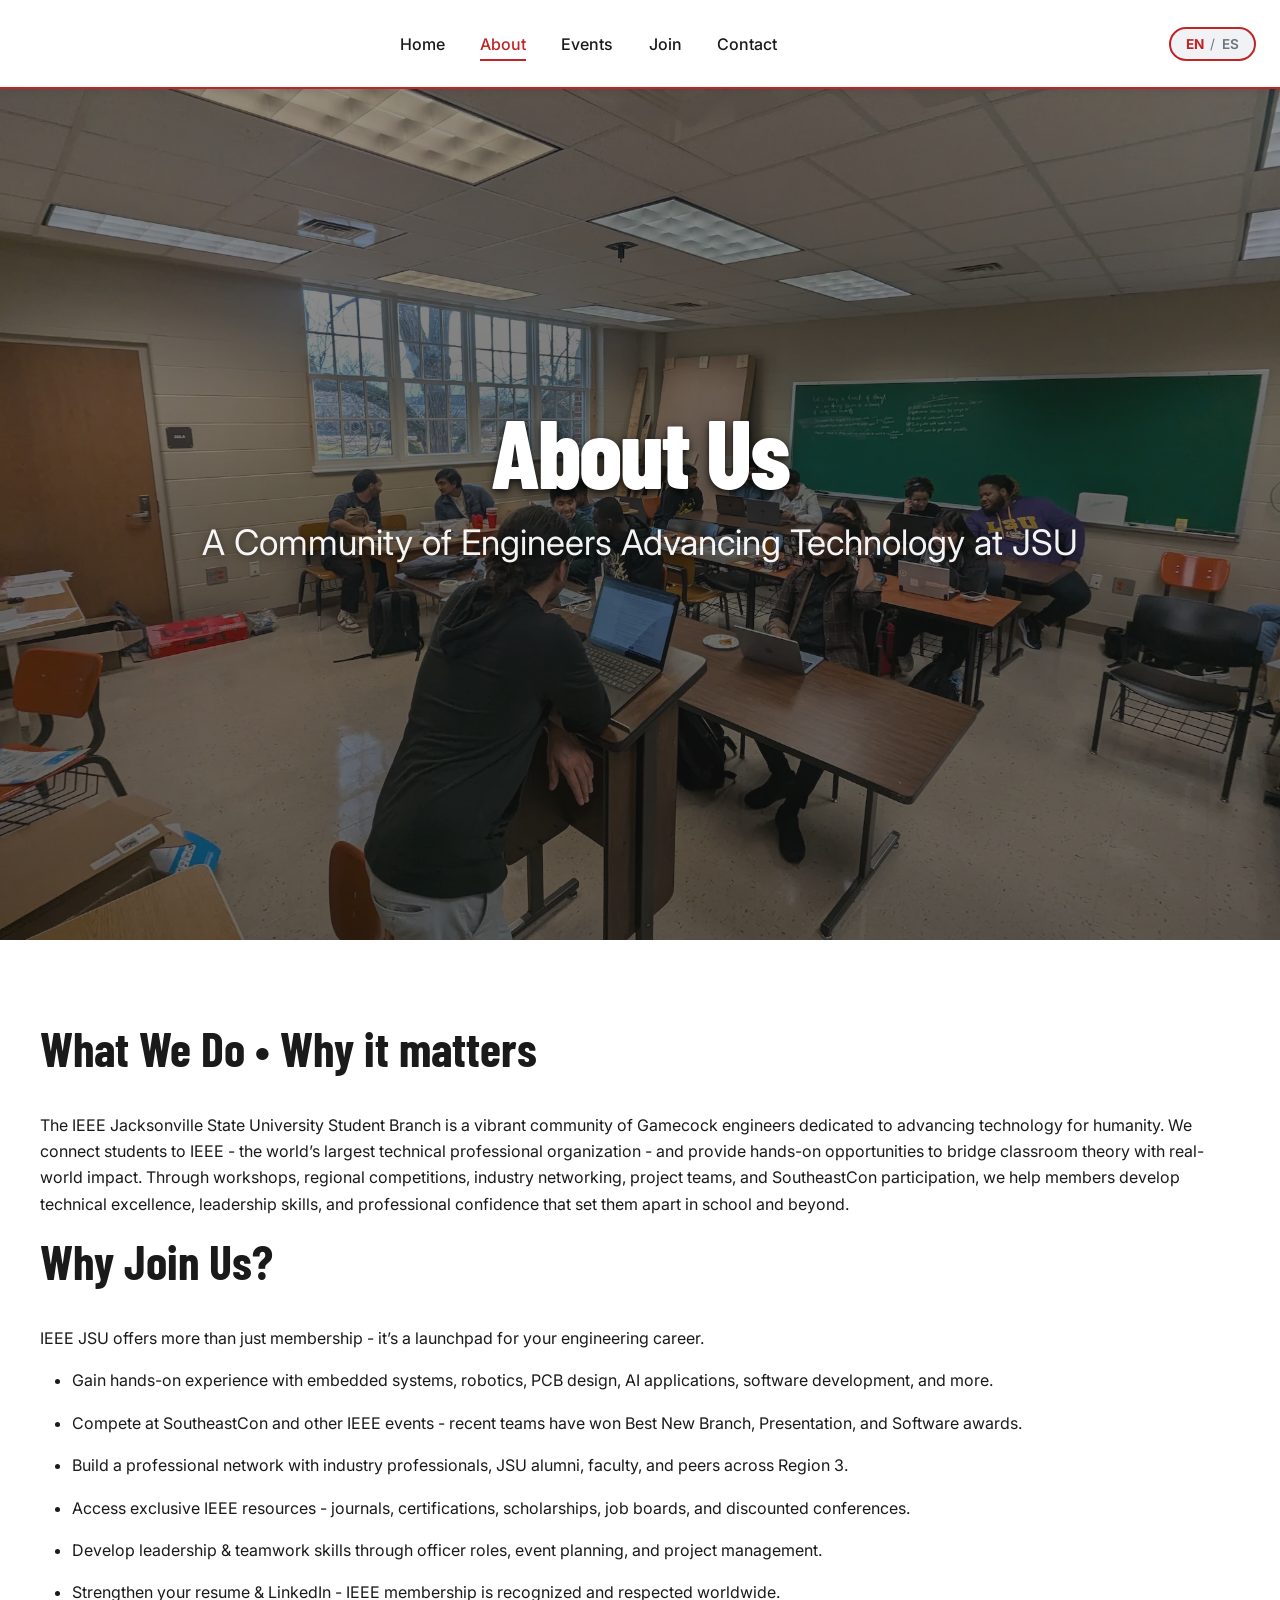
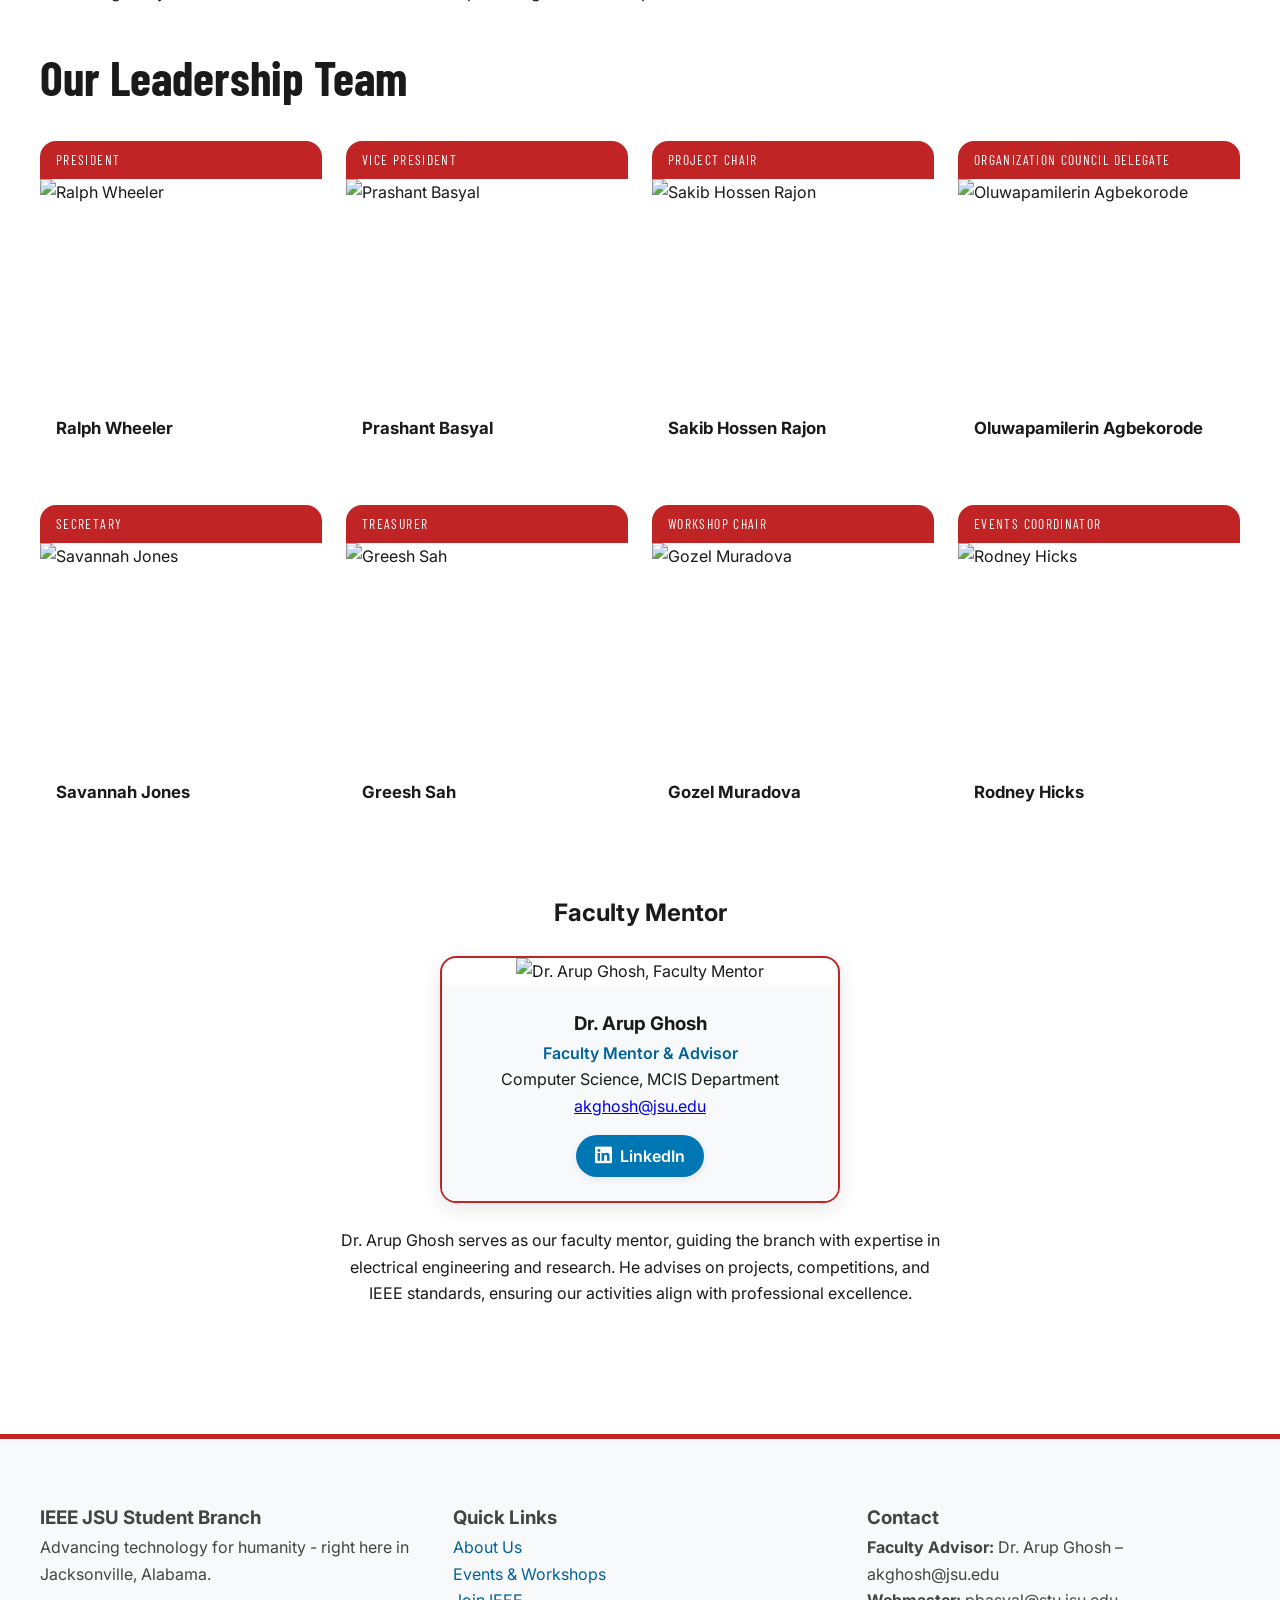
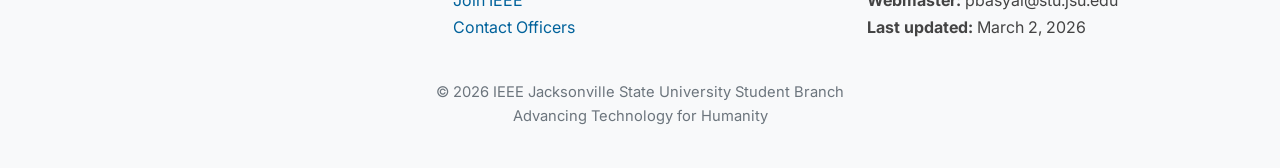
==== commit 11ee0926: "added the logo all across the navbar" ====
--- a/about.html
+++ b/about.html
@@ -3,7 +3,14 @@
 <head>
   <meta charset="UTF-8" />
   <meta name="viewport" content="width=device-width, initial-scale=1.0"/>
-  <title>About – IEEE JSU Student Branch</title>
+  <title>About – Jax State IEEE Student Branch</title>
+  <link rel="icon" type="image/png" href="/assets/favicon-3.png">
+  <meta name="description" content="Learn about the Jax State IEEE Student Branch – our mission, history, officers, and how we advance technology for humanity."/>
+  <meta property="og:title" content="About – Jax State IEEE Student Branch"/>
+  <meta property="og:description" content="Learn about the Jax State IEEE Student Branch – our mission, history, and officers."/>
+  <meta property="og:url" content="https://jaxstateieee.github.io/about.html"/>
+  <meta property="og:type" content="website"/>
+  <link rel="canonical" href="https://jaxstateieee.github.io/about.html"/>
   <link rel="stylesheet" href="styles.css"/>
   <link rel="stylesheet" href="https://cdnjs.cloudflare.com/ajax/libs/font-awesome/6.5.1/css/all.min.css" integrity="sha512-DTOQO9RWCH3ppGqcWaEA1BIZOC6xxalwEsw9c2QQeAIftl+Vegovlnee1c9QX4TctnWMn13TZye+giMm8e2LwA==" crossorigin="anonymous" referrerpolicy="no-referrer" />
   <link href="https://fonts.googleapis.com/css2?family=Barlow+Condensed:wght@700&family=Inter:wght@400;500;600;700&display=swap" rel="stylesheet">
@@ -14,7 +21,7 @@
  <nav class="navbar">
   <div class="nav-container">
     <a href="index.html" class="brand">
-      <span class="gamecock"><img height="45vh" src="assets/logo-nnn.png" alt=""></span>
+      <span class="gamecock"><img height="45vh" src="assets/logo-new.png" alt=""></span>
     </a>
 
     <button class="hamburger" aria-label="Toggle menu">
@@ -42,186 +49,248 @@
   <div class="page-header-banner"></div>
   <div class="hero-content fade-up">
     <h1 data-i18n="about.title">About Us</h1>
-    <p class="subtitle" data-i18n="about.subtitle">Who we are • What we do • Why it matters</p>
+    <p class="subtitle" data-i18n="about.subtitle">A Community of Engineers Advancing Technology at JSU</p>
   </div>
 </section>
 
 <main class="about-main">
+
+<section class="about-section fade-up">
+  <div class="container">
+    <h2 class="section-title" data-i18n="about.mission">What We Do • Why it matters</h2>
+    <p data-i18n="about.missionText">The IEEE Jacksonville State University Student Branch is a vibrant community of Gamecock engineers dedicated to advancing technology for humanity.
+                                    We connect students to IEEE - the world’s largest technical professional organization - and provide hands-on opportunities to bridge classroom theory with real-world impact.
+                                    Through workshops, regional competitions, industry networking, project teams, and SoutheastCon participation, we help members develop technical excellence, leadership skills, and professional confidence that set them apart in school and beyond.</p>
+    <h2 class="section-title" data-i18n="about.mission">Why Join Us?</h2>
+    <p data-i18n="about.missionText">IEEE JSU offers more than just membership - it’s a launchpad for your engineering career.
+    <ul>
+      <li>Gain hands-on experience with embedded systems, robotics, PCB design, AI applications, software development, and more.</li>
+      <li>Compete at SoutheastCon and other IEEE events - recent teams have won Best New Branch, Presentation, and Software awards.</li>
+      <li>Build a professional network with industry professionals, JSU alumni, faculty, and peers across Region 3.</li>
+      <li>Access exclusive IEEE resources - journals, certifications, scholarships, job boards, and discounted conferences.</li>
+      <li>Develop leadership & teamwork skills through officer roles, event planning, and project management.</li>
+      <li>Strengthen your resume & LinkedIn - IEEE membership is recognized and respected worldwide.</li>
+    </ul>
+    </p>
+  </div>
+  </div>
+</section>
 
   <!-- Leadership – flip cards example -->
 <section id="officers" class="officers">
       <div class="container">
-        <div class="section-header fade-up">
-          <span class="section-label" data-i18n="about.teamLabel">Our Team</span>
-          <h2 class="section-title" data-i18n="about.officers">Officers</h2>
+        <div class="about-section fade-up">
+          <span class="section-label" data-i18n="about.teamLabel"></span>
+          <h2 class="section-title" data-i18n="about.officers">Our Leadership Team</h2>
         </div>
         <div class="officers__grid stagger-parent">
 
-          <!-- Officer 1 â€” President -->
-          <div class="officer-card stagger-child">
-            <div class="officer-card__inner">
-              <div class="officer-card__front">
-                <div class="officer-card__position-bar">President</div>
-                <svg width="400" height="200" viewBox="0 0 400 200" xmlns="http://www.w3.org/2000/svg" aria-label="Alex Johnson photo placeholder">
-                  <rect width="400" height="200" fill="#1A1A1A"/>
-                  <circle cx="200" cy="110" r="50" fill="#2a2a2a"/>
-                  <circle cx="200" cy="110" r="35" fill="#75182C" opacity="0.3"/>
-                  <text x="200" y="115" text-anchor="middle" font-family="Inter" font-size="12" fill="#888">Photo</text>
-                </svg>
-                <div class="officer-card__name-block">
-                  <h4>Alex Johnson</h4>
-                </div>
-              </div>
-              <div class="officer-card__back">
-                <h4>Alex Johnson</h4>
-                <p class="officer-card__role">President</p>
-                <p class="officer-card__major">Electrical Engineering, Senior</p>
-                <div class="officer-card__links">
-                  <a href="mailto:ajohnson@jsu.edu" aria-label="Email"><i class="fas fa-envelope"></i></a>
-                  <a href="https://www.linkedin.com/company/ieee-jsu" target="_blank" rel="noopener noreferrer" aria-label="LinkedIn"><i class="fab fa-linkedin"></i></a>
-                </div>
-              </div>
-            </div>
-          </div>
-
-          <!-- Officer 2 â€” Vice President -->
-          <div class="officer-card stagger-child">
-            <div class="officer-card__inner">
-              <div class="officer-card__front">
-                <div class="officer-card__position-bar">Vice President</div>
-                <svg width="400" height="200" viewBox="0 0 400 200" xmlns="http://www.w3.org/2000/svg" aria-label="Maria Rodriguez photo placeholder">
-                  <rect width="400" height="200" fill="#1A1A1A"/>
-                  <circle cx="200" cy="110" r="50" fill="#2a2a2a"/>
-                  <circle cx="200" cy="110" r="35" fill="#75182C" opacity="0.3"/>
-                  <text x="200" y="115" text-anchor="middle" font-family="Inter" font-size="12" fill="#888">Photo</text>
-                </svg>
-                <div class="officer-card__name-block">
-                  <h4>Maria Rodriguez</h4>
-                </div>
-              </div>
-              <div class="officer-card__back">
-                <h4>Maria Rodriguez</h4>
-                <p class="officer-card__role">Vice President</p>
-                <p class="officer-card__major">Computer Science, Junior</p>
-                <div class="officer-card__links">
-                  <a href="mailto:mrodriguez@jsu.edu" aria-label="Email"><i class="fas fa-envelope"></i></a>
-                  <a href="https://www.linkedin.com/company/ieee-jsu" target="_blank" rel="noopener noreferrer" aria-label="LinkedIn"><i class="fab fa-linkedin"></i></a>
-                </div>
-              </div>
-            </div>
-          </div>
-
-          <!-- Officer 3 â€” Secretary -->
-          <div class="officer-card stagger-child">
-            <div class="officer-card__inner">
-              <div class="officer-card__front">
-                <div class="officer-card__position-bar">Secretary</div>
-                <svg width="400" height="200" viewBox="0 0 400 200" xmlns="http://www.w3.org/2000/svg" aria-label="James Chen photo placeholder">
-                  <rect width="400" height="200" fill="#1A1A1A"/>
-                  <circle cx="200" cy="110" r="50" fill="#2a2a2a"/>
-                  <circle cx="200" cy="110" r="35" fill="#75182C" opacity="0.3"/>
-                  <text x="200" y="115" text-anchor="middle" font-family="Inter" font-size="12" fill="#888">Photo</text>
-                </svg>
-                <div class="officer-card__name-block">
-                  <h4>James Chen</h4>
-                </div>
-              </div>
-              <div class="officer-card__back">
-                <h4>James Chen</h4>
-                <p class="officer-card__role">Secretary</p>
-                <p class="officer-card__major">Computer Engineering, Sophomore</p>
-                <div class="officer-card__links">
-                  <a href="mailto:jchen@jsu.edu" aria-label="Email"><i class="fas fa-envelope"></i></a>
-                  <a href="https://www.linkedin.com/company/ieee-jsu" target="_blank" rel="noopener noreferrer" aria-label="LinkedIn"><i class="fab fa-linkedin"></i></a>
-                </div>
-              </div>
-            </div>
-          </div>
-
-          <!-- Officer 4 â€” Treasurer -->
-          <div class="officer-card stagger-child">
-            <div class="officer-card__inner">
-              <div class="officer-card__front">
-                <div class="officer-card__position-bar">Treasurer</div>
-                <svg width="400" height="200" viewBox="0 0 400 200" xmlns="http://www.w3.org/2000/svg" aria-label="Sarah Williams photo placeholder">
-                  <rect width="400" height="200" fill="#1A1A1A"/>
-                  <circle cx="200" cy="110" r="50" fill="#2a2a2a"/>
-                  <circle cx="200" cy="110" r="35" fill="#75182C" opacity="0.3"/>
-                  <text x="200" y="115" text-anchor="middle" font-family="Inter" font-size="12" fill="#888">Photo</text>
-                </svg>
-                <div class="officer-card__name-block">
-                  <h4>Sarah Williams</h4>
-                </div>
-              </div>
-              <div class="officer-card__back">
-                <h4>Sarah Williams</h4>
-                <p class="officer-card__role">Treasurer</p>
-                <p class="officer-card__major">Electrical Engineering, Junior</p>
-                <div class="officer-card__links">
-                  <a href="mailto:swilliams@jsu.edu" aria-label="Email"><i class="fas fa-envelope"></i></a>
-                  <a href="https://www.linkedin.com/company/ieee-jsu" target="_blank" rel="noopener noreferrer" aria-label="LinkedIn"><i class="fab fa-linkedin"></i></a>
-                </div>
-              </div>
-            </div>
-          </div>
-
-          <!-- Officer 5 â€” Webmaster -->
-          <div class="officer-card stagger-child">
-            <div class="officer-card__inner">
-              <div class="officer-card__front">
-                <div class="officer-card__position-bar">Webmaster</div>
-                <svg width="400" height="200" viewBox="0 0 400 200" xmlns="http://www.w3.org/2000/svg" aria-label="David Kim photo placeholder">
-                  <rect width="400" height="200" fill="#1A1A1A"/>
-                  <circle cx="200" cy="110" r="50" fill="#2a2a2a"/>
-                  <circle cx="200" cy="110" r="35" fill="#75182C" opacity="0.3"/>
-                  <text x="200" y="115" text-anchor="middle" font-family="Inter" font-size="12" fill="#888">Photo</text>
-                </svg>
-                <div class="officer-card__name-block">
-                  <h4>David Kim</h4>
-                </div>
-              </div>
-              <div class="officer-card__back">
-                <h4>David Kim</h4>
-                <p class="officer-card__role">Webmaster</p>
-                <p class="officer-card__major">Software Engineering, Senior</p>
-                <div class="officer-card__links">
-                  <a href="mailto:dkim@jsu.edu" aria-label="Email"><i class="fas fa-envelope"></i></a>
-                  <a href="https://www.linkedin.com/company/ieee-jsu" target="_blank" rel="noopener noreferrer" aria-label="LinkedIn"><i class="fab fa-linkedin"></i></a>
-                </div>
-              </div>
-            </div>
-          </div>
-
-          <!-- Officer 6 â€” Events Coordinator -->
-          <div class="officer-card stagger-child">
-            <div class="officer-card__inner">
-              <div class="officer-card__front">
-                <div class="officer-card__position-bar">Events Coordinator</div>
-                <svg width="400" height="200" viewBox="0 0 400 200" xmlns="http://www.w3.org/2000/svg" aria-label="Emily Davis photo placeholder">
-                  <rect width="400" height="200" fill="#1A1A1A"/>
-                  <circle cx="200" cy="110" r="50" fill="#2a2a2a"/>
-                  <circle cx="200" cy="110" r="35" fill="#75182C" opacity="0.3"/>
-                  <text x="200" y="115" text-anchor="middle" font-family="Inter" font-size="12" fill="#888">Photo</text>
-                </svg>
-                <div class="officer-card__name-block">
-                  <h4>Emily Davis</h4>
-                </div>
-              </div>
-              <div class="officer-card__back">
-                <h4>Emily Davis</h4>
-                <p class="officer-card__role">Events Coordinator</p>
-                <p class="officer-card__major">Mechanical Engineering, Junior</p>
-                <div class="officer-card__links">
-                  <a href="mailto:edavis@jsu.edu" aria-label="Email"><i class="fas fa-envelope"></i></a>
-                  <a href="https://www.linkedin.com/company/ieee-jsu" target="_blank" rel="noopener noreferrer" aria-label="LinkedIn"><i class="fab fa-linkedin"></i></a>
-                </div>
-              </div>
-            </div>
-          </div>
-
-        </div>
-      </div>
-    </section>
+  <!-- Ralph Wheeler -->
+  <div class="officer-card">
+    <div class="officer-card__inner">
+      <div class="officer-card__front">
+        <div class="officer-card__position-bar">President</div>
+        <img src="assets/officers/RalphWheeler.jpg" alt="Ralph Wheeler">
+        <div class="officer-card__name-block">
+          <h4>Ralph Wheeler</h4>
+        </div>
+      </div>
+      <div class="officer-card__back">
+        <h4>Ralph Wheeler</h4>
+        <p class="officer-card__role">President</p>
+        <p class="officer-card__major">Computer Science</p>
+        <div class="officer-card__links">
+          <a href="mailto:rwheelermusic@gmail.com"><i class="fas fa-envelope"></i></a>
+          <a href="https://github.com/rwheelermusic" target="_blank"><i class="fab fa-github"></i></a>
+          <a href="https://www.linkedin.com/in/ralph-wheeler-0bb42833a/" target="_blank"><i class="fab fa-linkedin"></i></a>
+        </div>
+      </div>
+    </div>
+  </div>
+
+    <!-- Prashant Basyal -->
+  <div class="officer-card">
+    <div class="officer-card__inner">
+      <div class="officer-card__front">
+        <div class="officer-card__position-bar">Vice President</div>
+        <img src="assets/officers/PrashantBasyal.jpeg" alt="Prashant Basyal">
+        <div class="officer-card__name-block">
+          <h4>Prashant Basyal</h4>
+        </div>
+      </div>
+      <div class="officer-card__back">
+        <h4>Prashant Basyal</h4>
+        <p class="officer-card__role">Vice President</p>
+        <p class="officer-card__major">Data Science</p>
+        <div class="officer-card__links">
+          <a href="mailto:pbasyal@stu.jsu.edu"><i class="fas fa-envelope"></i></a>
+          <a href="https://github.com/heyitsprashant" target="_blank"><i class="fab fa-github"></i></a>
+          <a href="https://www.linkedin.com/in/prashantbasyal/" target="_blank"><i class="fab fa-linkedin"></i></a>
+        </div>
+      </div>
+    </div>
+  </div>
+
+    <!-- Sakib Hossen Rajon -->
+  <div class="officer-card">
+    <div class="officer-card__inner">
+      <div class="officer-card__front">
+        <div class="officer-card__position-bar">Project Chair</div>
+        <img src="assets/officers/SakibHossenRajon.jpg" alt="Sakib Hossen Rajon">
+        <div class="officer-card__name-block">
+          <h4>Sakib Hossen Rajon</h4>
+        </div>
+      </div>
+      <div class="officer-card__back">
+        <h4>Sakib Hossen Rajon</h4>
+        <p class="officer-card__role">Project Chair</p>
+        <p class="officer-card__major">Computer Engineering</p>
+        <div class="officer-card__links">
+          <a href="mailto:srajon@stu.jsu.edu"><i class="fas fa-envelope"></i></a>
+          <a href="https://github.com/sakibhossenrajon" target="_blank"><i class="fab fa-github"></i></a>
+          <a href="https://www.linkedin.com/in/sakibhossenrajon/" target="_blank"><i class="fab fa-linkedin"></i></a>
+        </div>
+      </div>
+    </div>
+  </div>
+
+  <!-- Oluwapamilerin (Emmanuel) Agbekorode -->
+  <div class="officer-card">
+    <div class="officer-card__inner">
+      <div class="officer-card__front">
+        <div class="officer-card__position-bar">Organization Council Delegate</div>
+        <img src="assets/officers/OluwapamilerinAgbekorode.png" alt="Oluwapamilerin Agbekorode">
+        <div class="officer-card__name-block">
+          <h4>Oluwapamilerin Agbekorode</h4>
+        </div>
+      </div>
+      <div class="officer-card__back">
+        <h4>Oluwapamilerin Agbekorode</h4>
+        <p class="officer-card__role">Organization Council Delegate</p>
+        <p class="officer-card__major">Computer Science</p>
+        <div class="officer-card__links">
+          <a href="mailto:oagbekorode@stu.jsu.edu"><i class="fas fa-envelope"></i></a>
+          <a href="https://github.com/oagbekorode" target="_blank"><i class="fab fa-github"></i></a>
+          <a href="https://www.linkedin.com/in/oagbekorode" target="_blank"><i class="fab fa-linkedin"></i></a>
+        </div>
+      </div>
+    </div>
+  </div>
+
+  <!-- Savannah Jones -->
+  <div class="officer-card">
+    <div class="officer-card__inner">
+      <div class="officer-card__front">
+        <div class="officer-card__position-bar">Secretary</div>
+        <img src="assets/officers/SavannahJones.jpg" alt="Savannah Jones">
+        <div class="officer-card__name-block">
+          <h4>Savannah Jones</h4>
+        </div>
+      </div>
+      <div class="officer-card__back">
+        <h4>Savannah Jones</h4>
+        <p class="officer-card__role">Secretary</p>
+        <p class="officer-card__major">Computer Engineering</p>
+        <div class="officer-card__links">
+          <a href="mailto:savannah.n.jones7@gmail.com"><i class="fas fa-envelope"></i></a>
+          <a href="https://github.com/Savannah-Jones" target="_blank"><i class="fab fa-github"></i></a>
+          <a href="https://www.linkedin.com/in/savannah-jones-a71096254/" target="_blank"><i class="fab fa-linkedin"></i></a>
+        </div>
+      </div>
+    </div>
+  </div>
+
+  <!-- Greesh Sah -->
+  <div class="officer-card">
+    <div class="officer-card__inner">
+      <div class="officer-card__front">
+        <div class="officer-card__position-bar">Treasurer</div>
+        <img src="assets/officers/GreeshSah.jpg" alt="Greesh Sah">
+        <div class="officer-card__name-block">
+          <h4>Greesh Sah</h4>
+        </div>
+      </div>
+      <div class="officer-card__back">
+        <h4>Greesh Sah</h4>
+        <p class="officer-card__role">Treasurer</p>
+        <p class="officer-card__major">Applied Manufacturing Engineering</p>
+        <div class="officer-card__links">
+          <a href="mailto:gsah@stu.jsu.edu"><i class="fas fa-envelope"></i></a>
+          <a href="https://www.linkedin.com/in/greeshsah" target="_blank"><i class="fab fa-linkedin"></i></a>
+        </div>
+      </div>
+    </div>
+  </div>
+
+    <!-- Gozel Muradova -->
+  <div class="officer-card">
+    <div class="officer-card__inner">
+      <div class="officer-card__front">
+        <div class="officer-card__position-bar">Workshop Chair</div>
+        <img src="assets/officers/GozelMuradova.jpeg" alt="Gozel Muradova">
+        <div class="officer-card__name-block">
+          <h4>Gozel Muradova</h4>
+        </div>
+      </div>
+      <div class="officer-card__back">
+        <h4>Gozel Muradova</h4>
+        <p class="officer-card__role">Workshop Chair</p>
+        <p class="officer-card__major">Computer Science</p>
+        <div class="officer-card__links">
+          <a href="mailto:gozel.muradova@stu.jsu.edu"><i class="fas fa-envelope"></i></a>
+          <a href="gmuradova@stu.jsu.edu" target="_blank"><i class="fab fa-github"></i></a>
+          <a href="http://linkedin.com/in/gozel-muradova" target="_blank"><i class="fab fa-linkedin"></i></a>
+        </div>
+      </div>
+    </div>
+  </div>
+
+  <!-- Rodney Hicks -->
+  <div class="officer-card">
+    <div class="officer-card__inner">
+      <div class="officer-card__front">
+        <div class="officer-card__position-bar">Events Coordinator</div>
+        <img src="assets/officers/RodneyHicks.png" alt="Rodney Hicks">
+        <div class="officer-card__name-block">
+          <h4>Rodney Hicks</h4>
+        </div>
+      </div>
+      <div class="officer-card__back">
+        <h4>Rodney Hicks</h4>
+        <p class="officer-card__role">Events Coordinator</p>
+        <p class="officer-card__major">Software Engineering</p>
+        <div class="officer-card__links">
+          <a href="mailto:rhicks8@stu.jsu.edu"><i class="fas fa-envelope"></i></a>
+          <a href="https://www.linkedin.com/in/rodney-hicks-027306302" target="_blank"><i class="fab fa-linkedin"></i></a>
+        </div>
+      </div>
+    </div>
+  </div>
+
+</div>
+</div>
+</section>
+
+  
+<!-- Faculty Mentor -->
+<div style="margin-top: 3rem; text-align: center;">
+  <h2 data-i18n="about.facultyMentor">Faculty Mentor</h2>
+  <div class="mentor-card" style="max-width: 400px; margin: 1.5rem auto; border: 2px solid #c02424; border-radius: var(--radius-lg); overflow: hidden; box-shadow: var(--shadow-md);">
+    <img src="assets/officers/AKGhosh.jpeg" alt="Dr. Arup Ghosh, Faculty Mentor" loading="lazy" style="width: 100%; height: auto;">
+    <div style="padding: 1.5rem; background: #f8f9fa;">
+      <h3>Dr. Arup Ghosh</h3>
+      <p style="color: var(--ieee-blue); font-weight: 600;" data-i18n="about.mentorRole">Faculty Mentor & Advisor</p>
+      <p data-i18n="about.mentorDept">Computer Science, MCIS Department</p>
+      <a href="mailto:akghosh@jsu.edu">akghosh@jsu.edu</a>
+      <div style="margin-top: 1rem;">
+        <a href="https://www.linkedin.com/in/akghosh/" target="_blank" rel="noopener" style="display: inline-flex; align-items: center; gap: 0.5rem; background: #0077b5; color: #ffffff; padding: 0.5rem 1.2rem; border-radius: 999px; font-weight: 600; text-decoration: none; box-shadow: 0 2px 8px rgba(0,0,0,0.08); transition: background 0.2s;">
+          <i class="fab fa-linkedin" style="font-size: 1.2rem;"></i> LinkedIn
+        </a>
+      </div>
+    </div>
+  </div>
+  <p style="max-width: 600px; margin: 0 auto;" data-i18n="about.mentorDesc">Dr. Arup Ghosh serves as our faculty mentor, guiding the branch with expertise in electrical engineering and research. He advises on projects, competitions, and IEEE standards, ensuring our activities align with professional excellence.</p>
+</div>
 
 </main>
 
@@ -230,7 +299,7 @@
   <div class="footer-grid">
     <div>
       <h3 data-i18n="footer.branch">IEEE JSU Student Branch</h3>
-      <p data-i18n="footer.tagline">Advancing technology for humanity — right here in Jacksonville, Alabama.</p>
+      <p data-i18n="footer.tagline">Advancing technology for humanity - right here in Jacksonville, Alabama.</p>
     </div>
 
     <div>
@@ -245,14 +314,15 @@
 
     <div>
       <h3 data-i18n="footer.contactTitle">Contact</h3>
-      <p><strong data-i18n="footer.advisor">Faculty Advisor:</strong> Dr. A.K. Ghosh – akghosh@jsu.edu</p>
+      <p><strong data-i18n="footer.advisor">Faculty Advisor:</strong> Dr. Arup Ghosh – akghosh@jsu.edu</p>
       <p><strong data-i18n="footer.webmaster">Webmaster:</strong> pbasyal@stu.jsu.edu</p>
       <p><strong data-i18n="footer.updated">Last updated:</strong> March 2, 2026</p>
     </div>
   </div>
 
   <div class="last-updated" data-i18n="footer.copyright">
-    © 2026 IEEE Jacksonville State University Student Branch
+    © 2026 IEEE Jacksonville State University Student Branch <br>
+    Advancing Technology for Humanity
   </div>
 </footer>
 
--- a/styles.css
+++ b/styles.css
@@ -215,70 +215,144 @@
 
 .announcement-banner.hidden { display: none; }
 
+
+/* ────────────────────────────────────────────────
+   Page Specific Hero images
+───────────────────────────────────────────────── */
+
+/* Page-specific hero/page-header backgrounds */
+
+/* Home (index.html) – big group/energy image */
+.hero::after {
+  background: url("/assets/hero-images/Home_Hero_Image.webp") center / cover no-repeat !important;
+  opacity: 0.9;
+  z-index: 0;
+}
+
+/* About Us – team/lab photo */
+body:has(.about-main) .page-header::after {
+  background: url("/assets/Homepage_AboutUs.webp") center / cover no-repeat !important;
+  opacity: 0.9;   /* slightly lower opacity for text readability */
+  z-index: 0;
+}
+
+/* Events – action/workshop shot */
+body:has(.ev-section) .page-header::after {
+  background: url("/assets/hero-images/Events_Hero_Image.webp") center / cover no-repeat !important;
+  opacity: 0.9;
+  z-index: 0;
+}
+
+/* Members/Join – students collaborating */
+body:has(.members-main) .page-header::after {
+  background: url("/assets/hero-images/JoinP_Hero_Image.webp") center / cover no-repeat !important;
+  opacity: 0.9;
+  z-index: 0;
+}
+
+/* Contact – calm campus/engineering building */
+body:has(.contact-main) .page-header::after {
+  background: url("/assets/contact-campus-building.webp") center / cover no-repeat !important;
+  opacity: 0.35;
+  z-index: 0;
+}
+
+/* Fallback if body class missing (very safe) */
+.page-header::after:not(:has(body:has(.hero))) {
+  background: none !important;
+  opacity: 0 !important;
+}
+
+
 /* ────────────────────────────────────────────────
    Hero / Page Header
 ───────────────────────────────────────────────── */
-
 
 .hero,
 .page-header {
-  min-height: 70vh;
+  min-height: 95vh;                    /* taller for impact */
   background: linear-gradient(135deg, #f8f0e9 0%, #ffffff 100%);
+  position: relative;
   display: flex;
-  padding-top: 100px;
   align-items: center;
-  position: relative;
+  justify-content: center;
   overflow: hidden;
   width: 100%;
-  max-width: 100vw;
-}
-
+}
+
+/* Stronger, cleaner overlay + vignette for focus */
 .hero::before,
 .page-header::before {
   content: "";
   position: absolute;
   inset: 0;
-  background: url("/assets/jsu-computer-science-students-win-awards-at-confer_198loHt.webp") center / cover no-repeat;
-  opacity: 0.7;
-}
-
-.hero-content {
+  background: 
+    linear-gradient(to bottom, rgba(0,0,0,0.38) 0%, rgba(0,0,0,0.55) 100%),
+    radial-gradient(circle at 50% 30%, rgba(0,0,0,0.15) 0%, transparent 70%);
+  z-index: 1;
+}
+
+/* Actual background image – lower opacity, more controlled */
+.hero::after,
+.page-header::after {
+  content: "";
+  position: absolute;
+  inset: 0;  opacity: 0.9;                       /* was 0.7 → lowered for text legibility */
+  z-index: 0;
+}
+
+.hero-content,
+.page-header .hero-content {
   position: relative;
   z-index: 2;
   text-align: center;
-  max-width: 960px;
-  margin: 0 auto;
-  padding: var(--space-lg);
-}
-
+  max-width: 1100px;
+  padding: 0 5%;
+  color: white;                        /* force white text for max contrast */
+}
+
+/* Hero heading – bigger, bolder, with subtle shadow for pop */
 .hero h1,
 .page-header h1 {
   font-family: 'Barlow Condensed', sans-serif;
-  font-size: clamp(3.8rem, 9vw, 8.5rem);
-  color: var(--jsu-maroon);
-  margin-bottom: var(--space-md);
-  line-height: 0.92;
-  letter-spacing: -1px;
-}
-
+  font-size: clamp(4.8rem, 10vw, 6rem);
+  font-weight: 800;
+  color: white;
+  margin-bottom: 1.2rem;
+  line-height: 0.88;
+  letter-spacing: -2px;
+  text-shadow: 
+    0 4px 12px rgba(0,0,0,0.65),
+    0 2px 4px rgba(0,0,0,0.4);
+}
+
+/* Subtitle – larger, cleaner */
 .hero .subtitle,
 .page-header .subtitle {
-  font-size: 1.55rem;
-  max-width: 760px;
-  margin: 0 auto var(--space-lg);
-  color: var(--text-secondary);
-}
-
-/* ────────────────────────────────────────────────
-   Hero Buttons
-───────────────────────────────────────────────── */
-
-.hero-buttons {
-  margin-top: var(--space-lg);
-  display: flex;
-  gap: var(--space-md);
-  justify-content: center;
-  flex-wrap: wrap;
+  font-size: clamp(1.6rem, 4vw, 2.2rem);
+  max-width: 880px;
+  margin: 0 auto 2.8rem;
+  color: rgba(255,255,255,0.95);
+  font-weight: 400;
+  text-shadow: 0 2px 8px rgba(0,0,0,0.5);
+}
+
+/* Buttons – high contrast, gold + white variant */
+.hero-buttons .btn-primary {
+  background: var(--jsu-maroon);
+  color: white;
+  box-shadow: 0 6px 20px rgba(117,24,44,0.35);
+}
+
+.hero-buttons .btn-outline {
+  border: 2px solid white;
+  color: white;
+  background: transparent;
+}
+
+.hero-buttons .btn-outline:hover {
+  background: white;
+  color: var(--jsu-maroon);
 }
 
 @media (max-width: 480px) {
@@ -325,15 +399,18 @@
 
 .calendar-section {
   margin-top: var(--space-xl);
+  margin-bottom: var(--space-xl);
   text-align: center;
   padding: 0 var(--space-md);
 }
 
 .calendar-section h1 {
-  font-size: clamp(1.4rem, 4vw, 2.5rem);
+  font-family: 'Barlow Condensed', sans-serif;
+  font-size: clamp(2rem, 4vw, 3rem);
 }
 
 .calendar-iframe {
+  margin-top: var(--space-md);
   border: 0;
   width: 90%;
   height: 70vh;
@@ -362,6 +439,7 @@
 }
 
 .cta-section h2 {
+  font-family: 'Barlow Condensed', sans-serif;
   font-size: clamp(1.6rem, 5vw, 3rem);
   margin-bottom: var(--space-md);
 }
@@ -463,7 +541,7 @@
 
 .about-main {
   padding: var(--space-xl) var(--space-lg);
-  max-width: 1400px;
+  max-width: 1300px;
   margin: 0 auto;
 }
 
@@ -473,7 +551,7 @@
 }
 
 /* ────────────────────────────────────────────────
-   About Feature Section (dark)
+   About Feature Section
 ───────────────────────────────────────────────── */
 
 .about-feature {
@@ -503,7 +581,7 @@
 
 .about-feature__heading {
   font-family: 'Barlow Condensed', sans-serif;
-  font-size: clamp(2.4rem, 5vw, 3.6rem);
+  font-size: clamp(2rem, 4vw, 3rem);
   color: #fff;
   margin-bottom: var(--space-md);
   line-height: 1.1;
@@ -528,6 +606,23 @@
   height: 100%;
   object-fit: cover;
   display: block;
+}
+
+.about-section h2 {
+  margin-top: 0.5vh;
+  font-family: 'Barlow Condensed', sans-serif;
+  font-size: clamp(2rem, 4vw, 3rem);
+  color: var(--text-primary);
+  margin-bottom: var(--space-md);
+}
+
+.about-section li {
+  margin-left: 2em;
+  margin-top: 1em;
+}
+
+.about-section ul{
+  margin-bottom: 2em;
 }
 
 @media (max-width: 768px) {
@@ -606,7 +701,7 @@
 .ev-heading {
   font-family: 'Barlow Condensed', sans-serif;
   font-size: clamp(2.5rem, 5vw, 3.5rem);
-  color: var(--jsu-maroon);
+  color: var(--text-primary);
   font-style: italic;
   margin-bottom: var(--space-lg);
 }
@@ -925,7 +1020,7 @@
   display: grid;
   grid-template-columns: repeat(auto-fit, minmax(260px, 1fr));
   gap: var(--space-lg);
-  max-width: 1400px;
+  max-width: 1300px;
   margin: 0 auto;
 }
 
@@ -1271,13 +1366,13 @@
   height: 16px;
   border-radius: 50%;
   background: var(--jsu-maroon);
-  border: 3px solid var(--jsu-gold);
+  border: 3px solid var(--jsu-maroon);
   z-index: 2;
 }
 
 .timeline-year {
   font-family: 'Barlow Condensed', sans-serif;
-  font-size: 1.6rem;
+  font-size: 2rem;
   font-weight: 700;
   color: #000000;
   margin-bottom: 0.25rem;
@@ -1285,8 +1380,9 @@
 
 .timeline-content p {
   color: #b0b0b0;
-  font-size: 1rem;
+  font-size: 1.2rem;
   line-height: 1.6;
+  font-style: italic;
 }
 
 @media (max-width: 768px) {
@@ -1319,7 +1415,7 @@
 .gallery-title {
   font-family: 'Barlow Condensed', sans-serif;
   font-size: clamp(2rem, 4vw, 3rem);
-  color: var(--jsu-maroon);
+  color: var(--text-primary);
   margin-bottom: var(--space-lg);
 }
 
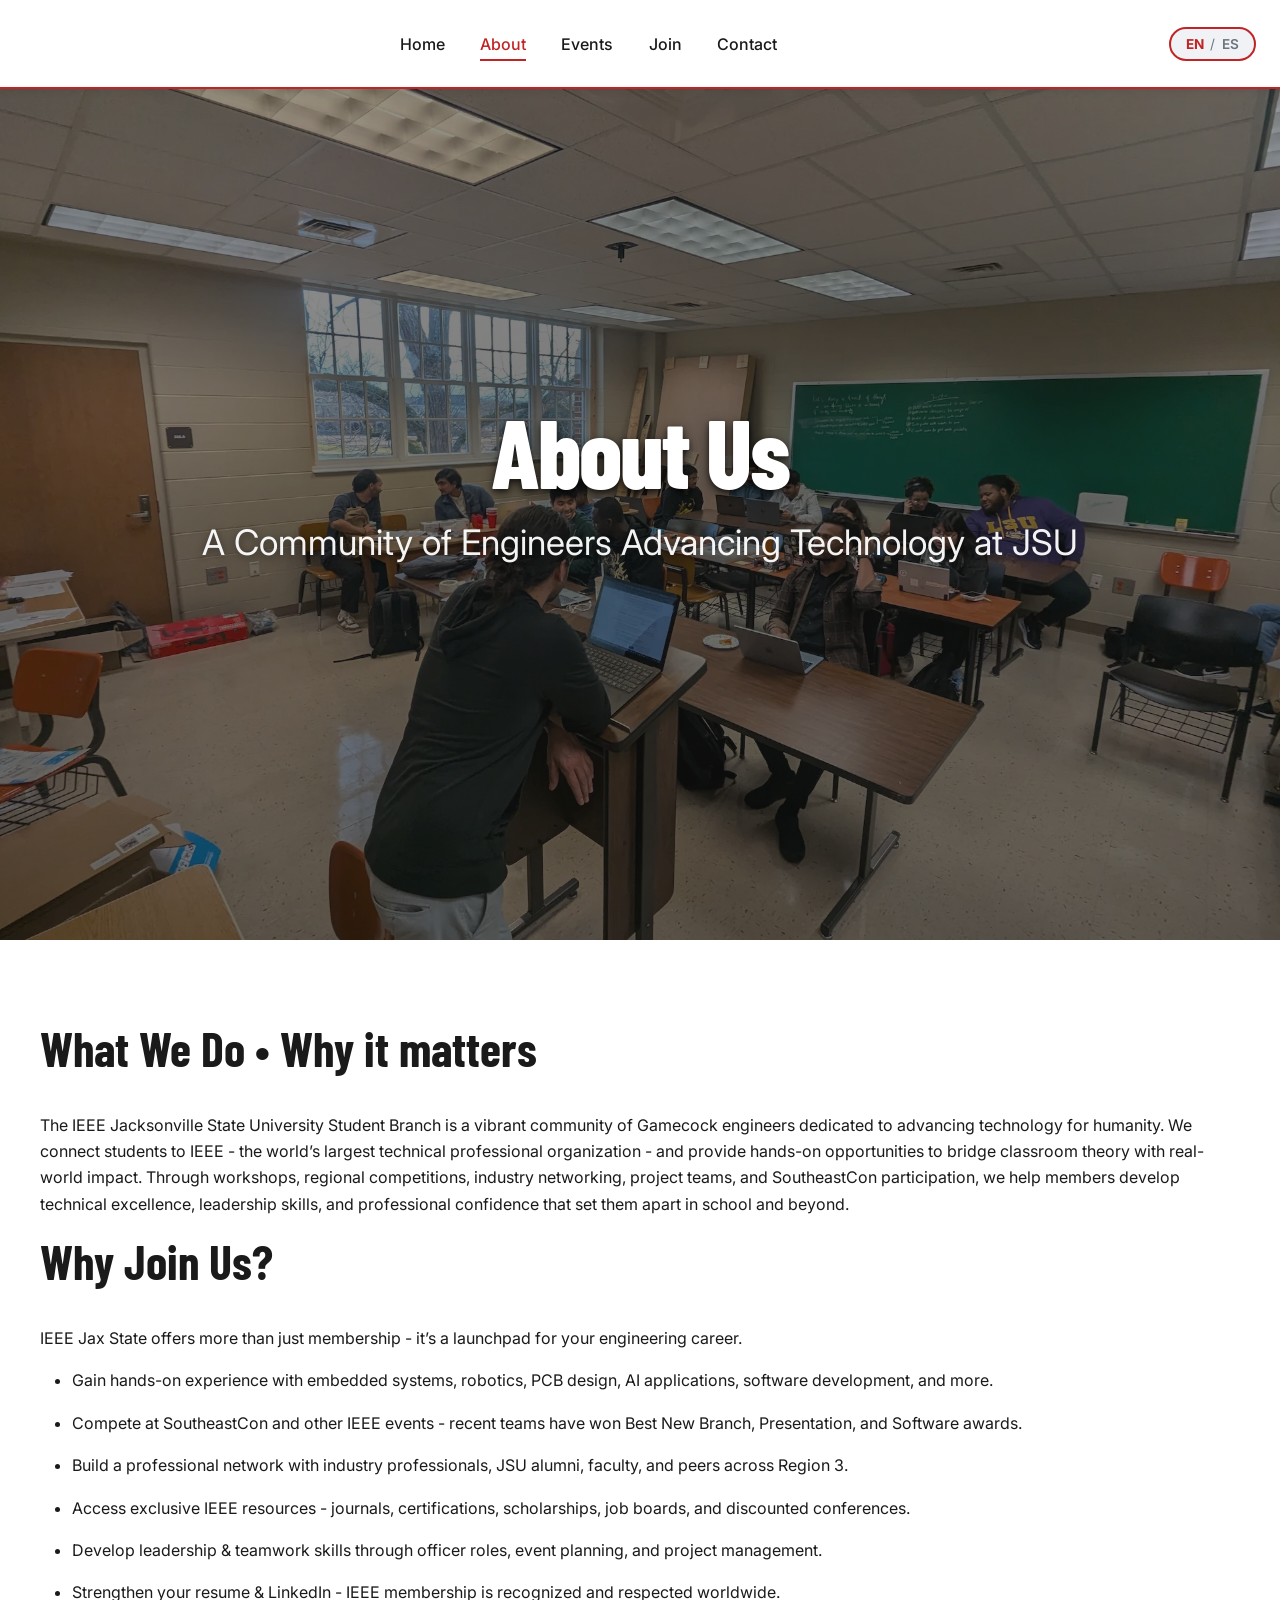
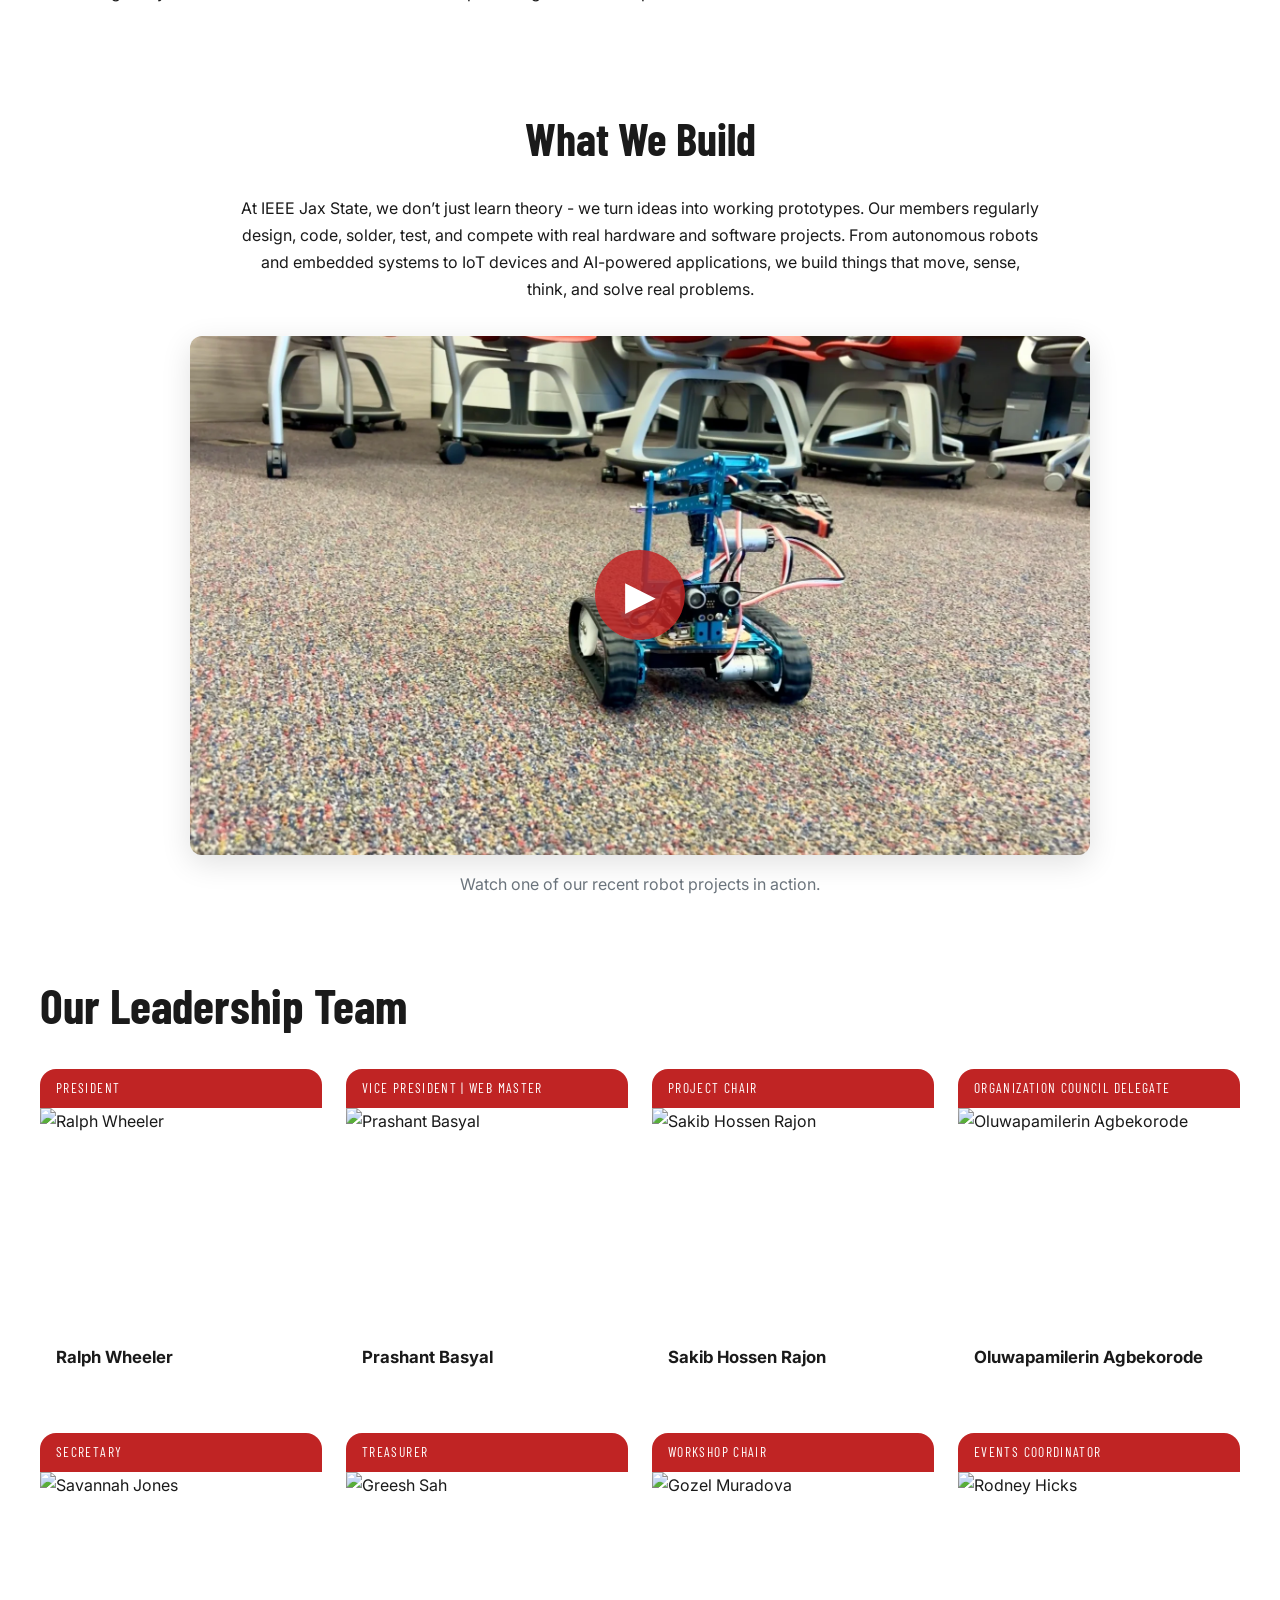
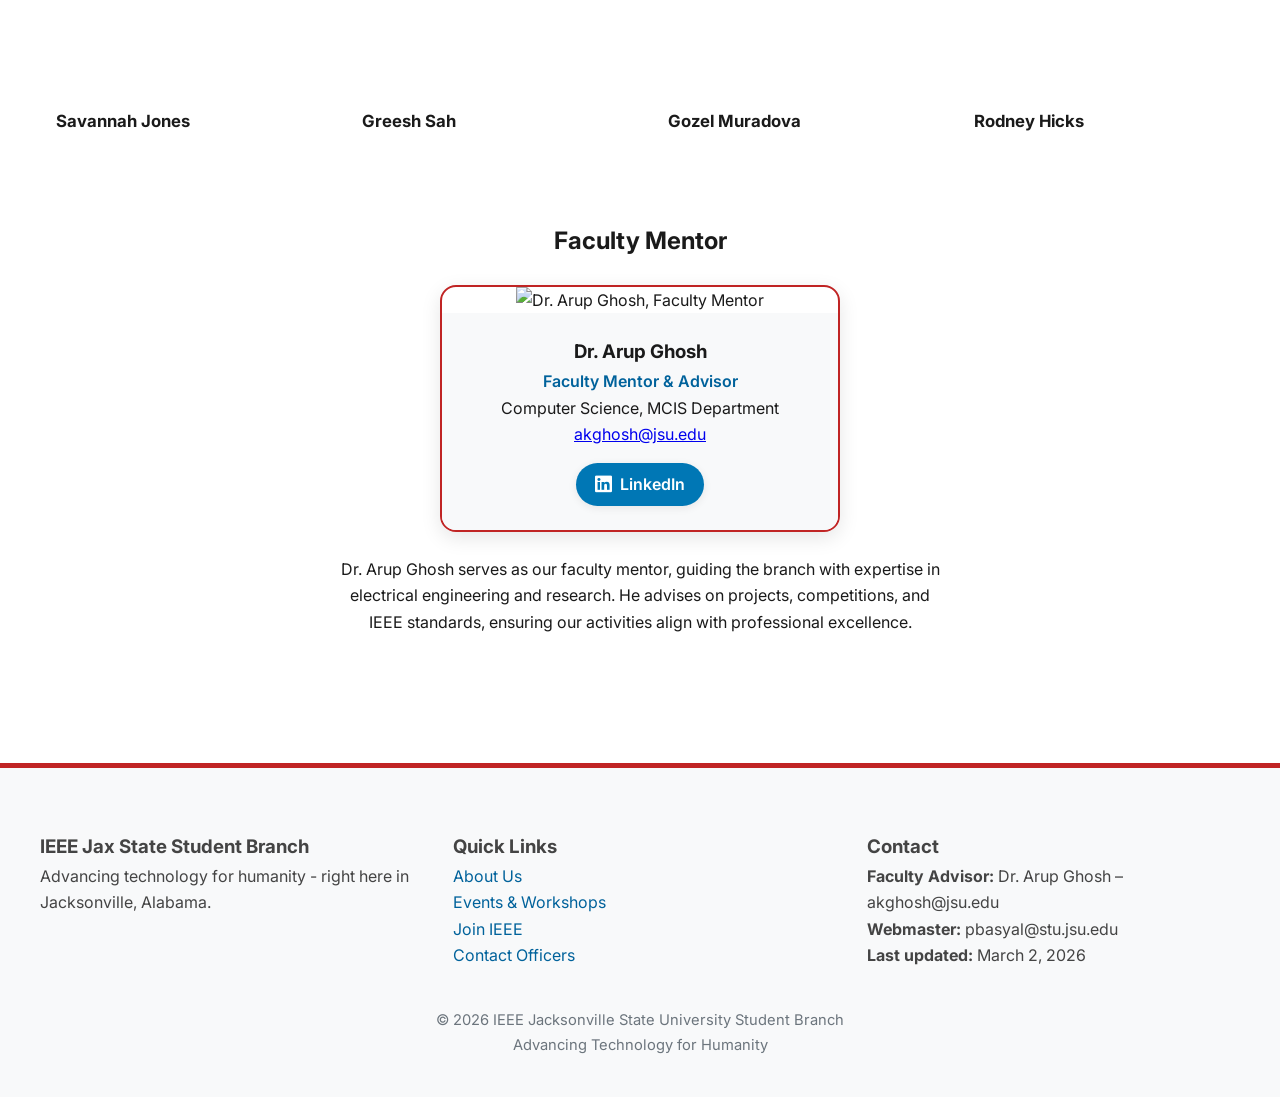
==== commit 7b1b97dc: "Merge remote changes - update URLs, add new gallery assets, and fix mobile officer card animations" ====
--- a/about.html
+++ b/about.html
@@ -3,14 +3,14 @@
 <head>
   <meta charset="UTF-8" />
   <meta name="viewport" content="width=device-width, initial-scale=1.0"/>
-  <title>About – Jax State IEEE Student Branch</title>
+  <title>About – IEEE Jax State Student Branch</title>
   <link rel="icon" type="image/png" href="/assets/favicon-3.png">
   <meta name="description" content="Learn about the Jax State IEEE Student Branch – our mission, history, officers, and how we advance technology for humanity."/>
-  <meta property="og:title" content="About – Jax State IEEE Student Branch"/>
+  <meta property="og:title" content="About – IEEE Jax State Student Branch"/>
   <meta property="og:description" content="Learn about the Jax State IEEE Student Branch – our mission, history, and officers."/>
-  <meta property="og:url" content="https://jaxstateieee.github.io/about.html"/>
+  <meta property="og:url" content="https://ieeejaxstate.github.io/about.html"/>
   <meta property="og:type" content="website"/>
-  <link rel="canonical" href="https://jaxstateieee.github.io/about.html"/>
+  <link rel="canonical" href="https://ieeejaxstate.github.io/about.html"/>
   <link rel="stylesheet" href="styles.css"/>
   <link rel="stylesheet" href="https://cdnjs.cloudflare.com/ajax/libs/font-awesome/6.5.1/css/all.min.css" integrity="sha512-DTOQO9RWCH3ppGqcWaEA1BIZOC6xxalwEsw9c2QQeAIftl+Vegovlnee1c9QX4TctnWMn13TZye+giMm8e2LwA==" crossorigin="anonymous" referrerpolicy="no-referrer" />
   <link href="https://fonts.googleapis.com/css2?family=Barlow+Condensed:wght@700&family=Inter:wght@400;500;600;700&display=swap" rel="stylesheet">
@@ -62,7 +62,7 @@
                                     We connect students to IEEE - the world’s largest technical professional organization - and provide hands-on opportunities to bridge classroom theory with real-world impact.
                                     Through workshops, regional competitions, industry networking, project teams, and SoutheastCon participation, we help members develop technical excellence, leadership skills, and professional confidence that set them apart in school and beyond.</p>
     <h2 class="section-title" data-i18n="about.mission">Why Join Us?</h2>
-    <p data-i18n="about.missionText">IEEE JSU offers more than just membership - it’s a launchpad for your engineering career.
+    <p data-i18n="about.missionText">IEEE Jax State offers more than just membership - it’s a launchpad for your engineering career.
     <ul>
       <li>Gain hands-on experience with embedded systems, robotics, PCB design, AI applications, software development, and more.</li>
       <li>Compete at SoutheastCon and other IEEE events - recent teams have won Best New Branch, Presentation, and Software awards.</li>
@@ -76,6 +76,50 @@
   </div>
 </section>
 
+<!-- What We Build Section -->
+<section class="what-we-build" style="padding: 4rem 0; background: #ffffff; text-align: center;">
+  <div class="container" style="max-width: 1100px; margin: 0 auto; padding: 0 1rem;">
+    <h2 style="font-family: 'Barlow Condensed', sans-serif; font-size: 2.8rem; color: var(--text); margin-bottom: 1.2rem;">
+      What We Build
+    </h2>
+    
+    <p style="font-size: 1rem; max-width: 800px; margin: 0 auto 2em; color: var(--text-primary); line-height: 1.7;">
+      At IEEE Jax State, we don’t just learn theory - we turn ideas into working prototypes. Our members regularly design, code, solder, test, and compete with real hardware and software projects. From autonomous robots and embedded systems to IoT devices and AI-powered applications, we build things that move, sense, think, and solve real problems.
+    </p>
+
+    <div class="video-wrapper" style="max-width: 900px; margin: 0 auto; position: relative; border-radius: 12px; overflow: hidden; box-shadow: 0 8px 30px rgba(0,0,0,0.12);">
+      <img 
+        src="/assets/What_we_build_poster.webp" 
+        alt="Jax State IEEE robot project in action" 
+        loading="lazy"
+        style="width: 100%; height: auto; display: block;"
+      >
+      
+      <button 
+        id="play-video-btn" 
+        style="position: absolute; top: 50%; left: 50%; transform: translate(-50%, -50%); background: rgba(192,36,36,0.85); color: white; border: none; border-radius: 50%; width: 90px; height: 90px; font-size: 2.5rem; cursor: pointer; box-shadow: 0 6px 20px rgba(0,0,0,0.4); transition: all 0.3s;"
+        aria-label="Play robot project video"
+      >
+        ▶
+      </button>
+
+      <video 
+        id="branch-robot-video" 
+        controls 
+        style="width: 100%; height: auto; display: none;"
+        poster="/assets/What_we_build_poster.webp"
+      >
+        <source src="/assets/What_we_build.mp4" type="video/mp4">
+        Your browser does not support the video tag.
+      </video>
+    </div>
+
+    <p style="font-size: 1rem; color: var(--text-muted); margin-top: 1rem;">
+      Watch one of our recent robot projects in action.
+    </p>
+  </div>
+</section>
+
   <!-- Leadership – flip cards example -->
 <section id="officers" class="officers">
       <div class="container">
@@ -112,7 +156,7 @@
   <div class="officer-card">
     <div class="officer-card__inner">
       <div class="officer-card__front">
-        <div class="officer-card__position-bar">Vice President</div>
+        <div class="officer-card__position-bar">Vice President | Web Master</div>
         <img src="assets/officers/PrashantBasyal.jpeg" alt="Prashant Basyal">
         <div class="officer-card__name-block">
           <h4>Prashant Basyal</h4>
@@ -144,7 +188,7 @@
       <div class="officer-card__back">
         <h4>Sakib Hossen Rajon</h4>
         <p class="officer-card__role">Project Chair</p>
-        <p class="officer-card__major">Computer Engineering</p>
+        <p class="officer-card__major">Computer Science</p>
         <div class="officer-card__links">
           <a href="mailto:srajon@stu.jsu.edu"><i class="fas fa-envelope"></i></a>
           <a href="https://github.com/sakibhossenrajon" target="_blank"><i class="fab fa-github"></i></a>
@@ -190,7 +234,7 @@
       <div class="officer-card__back">
         <h4>Savannah Jones</h4>
         <p class="officer-card__role">Secretary</p>
-        <p class="officer-card__major">Computer Engineering</p>
+        <p class="officer-card__major">Game Development</p>
         <div class="officer-card__links">
           <a href="mailto:savannah.n.jones7@gmail.com"><i class="fas fa-envelope"></i></a>
           <a href="https://github.com/Savannah-Jones" target="_blank"><i class="fab fa-github"></i></a>
@@ -258,7 +302,7 @@
       <div class="officer-card__back">
         <h4>Rodney Hicks</h4>
         <p class="officer-card__role">Events Coordinator</p>
-        <p class="officer-card__major">Software Engineering</p>
+        <p class="officer-card__major">Game Development</p>
         <div class="officer-card__links">
           <a href="mailto:rhicks8@stu.jsu.edu"><i class="fas fa-envelope"></i></a>
           <a href="https://www.linkedin.com/in/rodney-hicks-027306302" target="_blank"><i class="fab fa-linkedin"></i></a>
@@ -298,7 +342,7 @@
  <footer>
   <div class="footer-grid">
     <div>
-      <h3 data-i18n="footer.branch">IEEE JSU Student Branch</h3>
+      <h3 data-i18n="footer.branch">IEEE Jax State Student Branch</h3>
       <p data-i18n="footer.tagline">Advancing technology for humanity - right here in Jacksonville, Alabama.</p>
     </div>
 
--- a/styles.css
+++ b/styles.css
@@ -181,83 +181,45 @@
 }
 
 /* ────────────────────────────────────────────────
-   Announcement Banner
-───────────────────────────────────────────────── */
-
-.announcement-banner {
-  background: linear-gradient(135deg, var(--jsu-maroon), #9a2440);
-  color: white;
-  padding: 0.7rem 0;
-  text-align: center;
-  font-weight: 500;
-  position: relative;
-  z-index: 999;
-}
-
-.announcement-text {
-  transition: opacity 0.6s ease;
-}
-
-.banner-close {
-  position: absolute;
-  right: 1.2rem;
-  top: 50%;
-  transform: translateY(-50%);
-  background: none;
-  border: none;
-  color: white;
-  font-size: 1.4rem;
-  cursor: pointer;
-  opacity: 0.8;
-}
-
-.banner-close:hover { opacity: 1; }
-
-.announcement-banner.hidden { display: none; }
-
-
-/* ────────────────────────────────────────────────
    Page Specific Hero images
 ───────────────────────────────────────────────── */
 
-/* Page-specific hero/page-header backgrounds */
-
-/* Home (index.html) – big group/energy image */
+/* Home */
 .hero::after {
   background: url("/assets/hero-images/Home_Hero_Image.webp") center / cover no-repeat !important;
   opacity: 0.9;
   z-index: 0;
 }
 
-/* About Us – team/lab photo */
+/* About Us */
 body:has(.about-main) .page-header::after {
   background: url("/assets/Homepage_AboutUs.webp") center / cover no-repeat !important;
-  opacity: 0.9;   /* slightly lower opacity for text readability */
+  opacity: 0.9;
   z-index: 0;
 }
 
-/* Events – action/workshop shot */
+/* Events */
 body:has(.ev-section) .page-header::after {
   background: url("/assets/hero-images/Events_Hero_Image.webp") center / cover no-repeat !important;
   opacity: 0.9;
   z-index: 0;
 }
 
-/* Members/Join – students collaborating */
+/* Members/Join */
 body:has(.members-main) .page-header::after {
   background: url("/assets/hero-images/JoinP_Hero_Image.webp") center / cover no-repeat !important;
   opacity: 0.9;
   z-index: 0;
 }
 
-/* Contact – calm campus/engineering building */
+/* Contact */
 body:has(.contact-main) .page-header::after {
-  background: url("/assets/contact-campus-building.webp") center / cover no-repeat !important;
-  opacity: 0.35;
+  background: url("/assets/hero-images/Contact_Hero_image.webp") center / cover no-repeat !important;
+  opacity: 0.9;
   z-index: 0;
 }
 
-/* Fallback if body class missing (very safe) */
+/* Fallback if body class missing */
 .page-header::after:not(:has(body:has(.hero))) {
   background: none !important;
   opacity: 0 !important;
@@ -1152,6 +1114,11 @@
 }
 
 .officer-card__links a:hover { color: var(--jsu-gold); }
+
+.video-wrapper img,
+.video-wrapper video {
+  transition: opacity 0.4s ease;
+}
 
 
 /* ────────────────────────────────────────────────
